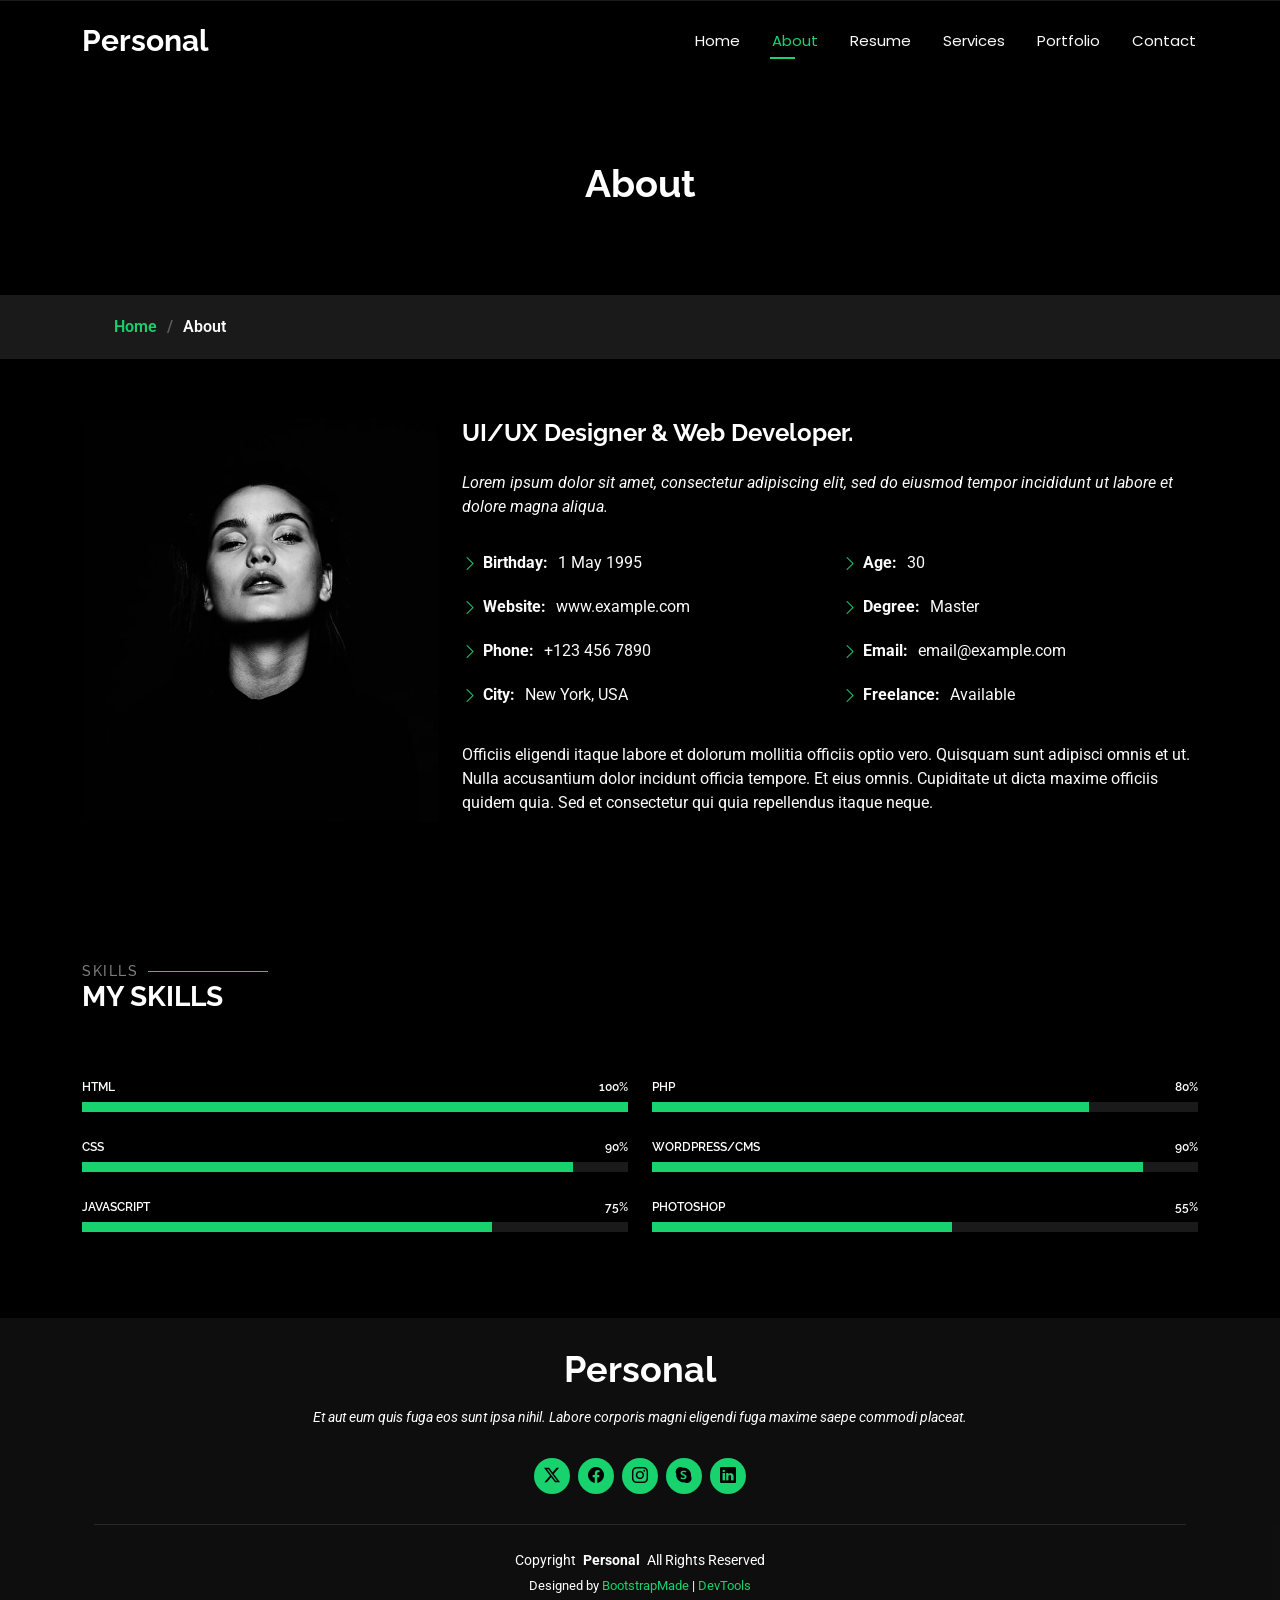
==== about.html @ 6412e1e5 "LD7" ====
<!DOCTYPE html>
<html lang="en">

<head>
  <meta charset="utf-8">
  <meta content="width=device-width, initial-scale=1.0" name="viewport">
  <title>About - Personal Bootstrap Template</title>
  <meta name="description" content="">
  <meta name="keywords" content="">

  <!-- Favicons -->
  <link href="assets/img/favicon.png" rel="icon">
  <link href="assets/img/apple-touch-icon.png" rel="apple-touch-icon">

  <!-- Fonts -->
  <link href="https://fonts.googleapis.com" rel="preconnect">
  <link href="https://fonts.gstatic.com" rel="preconnect" crossorigin>
  <link href="https://fonts.googleapis.com/css2?family=Roboto:ital,wght@0,100;0,300;0,400;0,500;0,700;0,900;1,100;1,300;1,400;1,500;1,700;1,900&family=Poppins:ital,wght@0,100;0,200;0,300;0,400;0,500;0,600;0,700;0,800;0,900;1,100;1,200;1,300;1,400;1,500;1,600;1,700;1,800;1,900&family=Raleway:ital,wght@0,100;0,200;0,300;0,400;0,500;0,600;0,700;0,800;0,900;1,100;1,200;1,300;1,400;1,500;1,600;1,700;1,800;1,900&display=swap" rel="stylesheet">

  <!-- Vendor CSS Files -->
  <link href="assets/vendor/bootstrap/css/bootstrap.min.css" rel="stylesheet">
  <link href="assets/vendor/bootstrap-icons/bootstrap-icons.css" rel="stylesheet">
  <link href="assets/vendor/aos/aos.css" rel="stylesheet">
  <link href="assets/vendor/swiper/swiper-bundle.min.css" rel="stylesheet">
  <link href="assets/vendor/glightbox/css/glightbox.min.css" rel="stylesheet">

  <!-- Main CSS File -->
  <link href="assets/css/main.css" rel="stylesheet">

  <!-- =======================================================
  * Template Name: Personal
  * Template URL: https://bootstrapmade.com/personal-free-resume-bootstrap-template/
  * Updated: Mar 05 2025 with Bootstrap v5.3.3
  * Author: BootstrapMade.com
  * License: https://bootstrapmade.com/license/
  ======================================================== -->
</head>

<body class="about-page">

  <header id="header" class="header d-flex align-items-center fixed-top">
    <div class="container-fluid container-xl position-relative d-flex align-items-center justify-content-between">

      <a href="index.html" class="logo d-flex align-items-center">
        <!-- Uncomment the line below if you also wish to use an image logo -->
        <!-- <img src="assets/img/logo.webp" alt=""> -->
        <h1 class="sitename">Personal</h1>
      </a>

      <nav id="navmenu" class="navmenu">
        <ul>
          <li><a href="index.html">Home</a></li>
          <li><a href="about.html" class="active">About</a></li>
          <li><a href="resume.html">Resume</a></li>
          <li><a href="services.html">Services</a></li>
          <li><a href="portfolio.html">Portfolio</a></li>
          <li><a href="contact.html">Contact</a></li>
        </ul>
        <i class="mobile-nav-toggle d-xl-none bi bi-list"></i>
      </nav>

    </div>
  </header>

  <main class="main">

    <!-- Page Title -->
    <div class="page-title" data-aos="fade">
      <div class="heading">
        <div class="container">
          <div class="row d-flex justify-content-center text-center">
            <div class="col-lg-8">
              <h1>About</h1>
            </div>
          </div>
        </div>
      </div>
      <nav class="breadcrumbs">
        <div class="container">
          <ol>
            <li><a href="index.html">Home</a></li>
            <li class="current">About</li>
          </ol>
        </div>
      </nav>
    </div><!-- End Page Title -->

    <!-- About Section -->
    <section id="about" class="about section">

      <div class="container" data-aos="fade-up" data-aos-delay="100">

        <div class="row gy-4 justify-content-center">
          <div class="col-lg-4">
            <img src="assets/img/profile-img.jpg" class="img-fluid" alt="">
          </div>
          <div class="col-lg-8 content">
            <h2>UI/UX Designer &amp; Web Developer.</h2>
            <p class="fst-italic py-3">
              Lorem ipsum dolor sit amet, consectetur adipiscing elit, sed do eiusmod tempor incididunt ut labore et dolore
              magna aliqua.
            </p>
            <div class="row">
              <div class="col-lg-6">
                <ul>
                  <li><i class="bi bi-chevron-right"></i> <strong>Birthday:</strong> <span>1 May 1995</span></li>
                  <li><i class="bi bi-chevron-right"></i> <strong>Website:</strong> <span>www.example.com</span></li>
                  <li><i class="bi bi-chevron-right"></i> <strong>Phone:</strong> <span>+123 456 7890</span></li>
                  <li><i class="bi bi-chevron-right"></i> <strong>City:</strong> <span>New York, USA</span></li>
                </ul>
              </div>
              <div class="col-lg-6">
                <ul>
                  <li><i class="bi bi-chevron-right"></i> <strong>Age:</strong> <span>30</span></li>
                  <li><i class="bi bi-chevron-right"></i> <strong>Degree:</strong> <span>Master</span></li>
                  <li><i class="bi bi-chevron-right"></i> <strong>Email:</strong> <span>email@example.com</span></li>
                  <li><i class="bi bi-chevron-right"></i> <strong>Freelance:</strong> <span>Available</span></li>
                </ul>
              </div>
            </div>
            <p class="py-3">
              Officiis eligendi itaque labore et dolorum mollitia officiis optio vero. Quisquam sunt adipisci omnis et ut. Nulla accusantium dolor incidunt officia tempore. Et eius omnis.
              Cupiditate ut dicta maxime officiis quidem quia. Sed et consectetur qui quia repellendus itaque neque.
            </p>
          </div>
        </div>

      </div>

    </section><!-- /About Section -->

    <!-- Skills Section -->
    <section id="skills" class="skills section">

      <!-- Section Title -->
      <div class="container section-title" data-aos="fade-up">
        <h2>Skills</h2>
        <div><span>My</span> <span class="description-title">Skills</span></div>
      </div><!-- End Section Title -->

      <div class="container" data-aos="fade-up" data-aos-delay="100">

        <div class="row skills-content skills-animation">

          <div class="col-lg-6">

            <div class="progress">
              <span class="skill"><span>HTML</span> <i class="val">100%</i></span>
              <div class="progress-bar-wrap">
                <div class="progress-bar" role="progressbar" aria-valuenow="100" aria-valuemin="0" aria-valuemax="100"></div>
              </div>
            </div><!-- End Skills Item -->

            <div class="progress">
              <span class="skill"><span>CSS</span> <i class="val">90%</i></span>
              <div class="progress-bar-wrap">
                <div class="progress-bar" role="progressbar" aria-valuenow="90" aria-valuemin="0" aria-valuemax="100"></div>
              </div>
            </div><!-- End Skills Item -->

            <div class="progress">
              <span class="skill"><span>JavaScript</span> <i class="val">75%</i></span>
              <div class="progress-bar-wrap">
                <div class="progress-bar" role="progressbar" aria-valuenow="75" aria-valuemin="0" aria-valuemax="100"></div>
              </div>
            </div><!-- End Skills Item -->

          </div>

          <div class="col-lg-6">

            <div class="progress">
              <span class="skill"><span>PHP</span> <i class="val">80%</i></span>
              <div class="progress-bar-wrap">
                <div class="progress-bar" role="progressbar" aria-valuenow="80" aria-valuemin="0" aria-valuemax="100"></div>
              </div>
            </div><!-- End Skills Item -->

            <div class="progress">
              <span class="skill"><span>WordPress/CMS</span> <i class="val">90%</i></span>
              <div class="progress-bar-wrap">
                <div class="progress-bar" role="progressbar" aria-valuenow="90" aria-valuemin="0" aria-valuemax="100"></div>
              </div>
            </div><!-- End Skills Item -->

            <div class="progress">
              <span class="skill"><span>Photoshop</span> <i class="val">55%</i></span>
              <div class="progress-bar-wrap">
                <div class="progress-bar" role="progressbar" aria-valuenow="55" aria-valuemin="0" aria-valuemax="100"></div>
              </div>
            </div><!-- End Skills Item -->

          </div>

        </div>

      </div>

    </section><!-- /Skills Section -->

  </main>

  <footer id="footer" class="footer dark-background">
    <div class="container">
      <h3 class="sitename">Personal</h3>
      <p>Et aut eum quis fuga eos sunt ipsa nihil. Labore corporis magni eligendi fuga maxime saepe commodi placeat.</p>
      <div class="social-links d-flex justify-content-center">
        <a href=""><i class="bi bi-twitter-x"></i></a>
        <a href=""><i class="bi bi-facebook"></i></a>
        <a href=""><i class="bi bi-instagram"></i></a>
        <a href=""><i class="bi bi-skype"></i></a>
        <a href=""><i class="bi bi-linkedin"></i></a>
      </div>
      <div class="container">
        <div class="copyright">
          <span>Copyright</span> <strong class="px-1 sitename">Personal</strong> <span>All Rights Reserved</span>
        </div>
        <div class="credits">
          <!-- All the links in the footer should remain intact. -->
          <!-- You can delete the links only if you've purchased the pro version. -->
          <!-- Licensing information: https://bootstrapmade.com/license/ -->
          <!-- Purchase the pro version with working PHP/AJAX contact form: [buy-url] -->
          Designed by <a href="https://bootstrapmade.com/">BootstrapMade</a> | <a href="https://bootstrapmade.com/tools/">DevTools</a>
        </div>
      </div>
    </div>
  </footer>

  <!-- Scroll Top -->
  <a href="#" id="scroll-top" class="scroll-top d-flex align-items-center justify-content-center"><i class="bi bi-arrow-up-short"></i></a>

  <!-- Preloader -->
  <div id="preloader"></div>

  <!-- Vendor JS Files -->
  <script src="assets/vendor/bootstrap/js/bootstrap.bundle.min.js"></script>
  <script src="assets/vendor/php-email-form/validate.js"></script>
  <script src="assets/vendor/aos/aos.js"></script>
  <script src="assets/vendor/typed.js/typed.umd.js"></script>
  <script src="assets/vendor/purecounter/purecounter_vanilla.js"></script>
  <script src="assets/vendor/waypoints/noframework.waypoints.js"></script>
  <script src="assets/vendor/swiper/swiper-bundle.min.js"></script>
  <script src="assets/vendor/glightbox/js/glightbox.min.js"></script>
  <script src="assets/vendor/imagesloaded/imagesloaded.pkgd.min.js"></script>
  <script src="assets/vendor/isotope-layout/isotope.pkgd.min.js"></script>

  <!-- Main JS File -->
  <script src="assets/js/main.js"></script>

</body>

</html>
---- assets/css/main.css ----
/**
* Template Name: Personal
* Template URL: https://bootstrapmade.com/personal-free-resume-bootstrap-template/
* Updated: Mar 05 2025 with Bootstrap v5.3.3
* Author: BootstrapMade.com
* License: https://bootstrapmade.com/license/
*/

/*--------------------------------------------------------------
# Font & Color Variables
# Help: https://bootstrapmade.com/color-system/
--------------------------------------------------------------*/
/* Fonts */
:root {
  --default-font: "Roboto",  system-ui, -apple-system, "Segoe UI", Roboto, "Helvetica Neue", Arial, "Noto Sans", "Liberation Sans", sans-serif, "Apple Color Emoji", "Segoe UI Emoji", "Segoe UI Symbol", "Noto Color Emoji";
  --heading-font: "Raleway",  sans-serif;
  --nav-font: "Poppins",  sans-serif;
}

/* Global Colors - The following color variables are used throughout the website. Updating them here will change the color scheme of the entire website */
:root { 
  --background-color: #000000; /* Background color for the entire website, including individual sections */
  --default-color: #fafafa; /* Default color used for the majority of the text content across the entire website */
  --heading-color: #ffffff; /* Color for headings, subheadings and title throughout the website */
  --accent-color: #18d26e; /* Accent color that represents your brand on the website. It's used for buttons, links, and other elements that need to stand out */
  --surface-color: #1a1a1a; /* The surface color is used as a background of boxed elements within sections, such as cards, icon boxes, or other elements that require a visual separation from the global background. */
  --contrast-color: #000000; /* Contrast color for text, ensuring readability against backgrounds of accent, heading, or default colors. */
}

/* Nav Menu Colors - The following color variables are used specifically for the navigation menu. They are separate from the global colors to allow for more customization options */
:root {
  --nav-color: #fafafa;  /* The default color of the main navmenu links */
  --nav-hover-color: #18d26e; /* Applied to main navmenu links when they are hovered over or active */
  --nav-mobile-background-color: #1a1a1a; /* Used as the background color for mobile navigation menu */
  --nav-dropdown-background-color: #1a1a1a; /* Used as the background color for dropdown items that appear when hovering over primary navigation items */
  --nav-dropdown-color: #fafafa; /* Used for navigation links of the dropdown items in the navigation menu. */
  --nav-dropdown-hover-color: #18d26e; /* Similar to --nav-hover-color, this color is applied to dropdown navigation links when they are hovered over. */
}

/* Color Presets - These classes override global colors when applied to any section or element, providing reuse of the sam color scheme. */

.light-background {
  --background-color: #1a1a1a;
  --surface-color: #343434;
}

.dark-background {
  --background-color: rgba(15, 15, 15, 0.975);
  --default-color: #ffffff;
  --heading-color: #ffffff;
  --surface-color: #292929f9;
  --contrast-color: #000000;
}

/* Smooth scroll */
:root {
  scroll-behavior: smooth;
}

/*--------------------------------------------------------------
# General Styling & Shared Classes
--------------------------------------------------------------*/
body {
  color: var(--default-color);
  background-color: var(--background-color);
  font-family: var(--default-font);
}

a {
  color: var(--accent-color);
  text-decoration: none;
  transition: 0.3s;
}

a:hover {
  color: color-mix(in srgb, var(--accent-color), transparent 25%);
  text-decoration: none;
}

h1,
h2,
h3,
h4,
h5,
h6 {
  color: var(--heading-color);
  font-family: var(--heading-font);
}

/* PHP Email Form Messages
------------------------------*/
.php-email-form .error-message {
  display: none;
  background: #df1529;
  color: #ffffff;
  text-align: left;
  padding: 15px;
  margin-bottom: 24px;
  font-weight: 600;
}

.php-email-form .sent-message {
  display: none;
  color: #ffffff;
  background: #059652;
  text-align: center;
  padding: 15px;
  margin-bottom: 24px;
  font-weight: 600;
}

.php-email-form .loading {
  display: none;
  background: var(--surface-color);
  text-align: center;
  padding: 15px;
  margin-bottom: 24px;
}

.php-email-form .loading:before {
  content: "";
  display: inline-block;
  border-radius: 50%;
  width: 24px;
  height: 24px;
  margin: 0 10px -6px 0;
  border: 3px solid var(--accent-color);
  border-top-color: var(--surface-color);
  animation: php-email-form-loading 1s linear infinite;
}

@keyframes php-email-form-loading {
  0% {
    transform: rotate(0deg);
  }

  100% {
    transform: rotate(360deg);
  }
}

/*--------------------------------------------------------------
# Global Header
--------------------------------------------------------------*/
.header {
  --background-color: rgba(0, 0, 0, 0);
  color: var(--default-color);
  background-color: var(--background-color);
  padding: 15px 0;
  transition: all 0.5s;
  z-index: 997;
}

.header .logo {
  line-height: 1;
}

.header .logo img {
  max-height: 32px;
  margin-right: 8px;
}

.header .logo h1 {
  font-size: 30px;
  margin: 0;
  font-weight: 700;
  color: var(--heading-color);
}

.scrolled .header {
  box-shadow: 0px 0 18px rgba(0, 0, 0, 0.1);
}

/* Global Header on Scroll
------------------------------*/
.scrolled .header {
  --background-color: rgba(0, 0, 0, 0.8);
}

/*--------------------------------------------------------------
# Navigation Menu
--------------------------------------------------------------*/
/* Desktop Navigation */
@media (min-width: 1200px) {
  .navmenu {
    padding: 0;
  }

  .navmenu ul {
    margin: 0;
    padding: 0;
    display: flex;
    list-style: none;
    align-items: center;
  }

  .navmenu li {
    position: relative;
  }

  .navmenu>ul>li {
    white-space: nowrap;
    padding: 15px 14px;
  }

  .navmenu>ul>li:last-child {
    padding-right: 0;
  }

  .navmenu a,
  .navmenu a:focus {
    color: var(--nav-color);
    font-size: 15px;
    padding: 0 2px;
    font-family: var(--nav-font);
    font-weight: 400;
    display: flex;
    align-items: center;
    justify-content: space-between;
    white-space: nowrap;
    transition: 0.3s;
    position: relative;
  }

  .navmenu a i,
  .navmenu a:focus i {
    font-size: 12px;
    line-height: 0;
    margin-left: 5px;
    transition: 0.3s;
  }

  .navmenu>ul>li>a:before {
    content: "";
    position: absolute;
    height: 2px;
    bottom: -6px;
    left: 0;
    background-color: var(--nav-hover-color);
    visibility: hidden;
    width: 0px;
    transition: all 0.3s ease-in-out 0s;
  }

  .navmenu a:hover:before,
  .navmenu li:hover>a:before,
  .navmenu .active:before {
    visibility: visible;
    width: 25px;
  }

  .navmenu li:hover>a,
  .navmenu .active,
  .navmenu .active:focus {
    color: var(--nav-hover-color);
  }

  .navmenu .dropdown ul {
    margin: 0;
    padding: 10px 0;
    background: var(--nav-dropdown-background-color);
    display: block;
    position: absolute;
    visibility: hidden;
    left: 14px;
    top: 130%;
    opacity: 0;
    transition: 0.3s;
    border-radius: 4px;
    z-index: 99;
    box-shadow: 0px 0px 30px rgba(0, 0, 0, 0.1);
  }

  .navmenu .dropdown ul li {
    min-width: 200px;
  }

  .navmenu .dropdown ul a {
    padding: 10px 20px;
    font-size: 15px;
    text-transform: none;
    color: var(--nav-dropdown-color);
  }

  .navmenu .dropdown ul a i {
    font-size: 12px;
  }

  .navmenu .dropdown ul a:hover,
  .navmenu .dropdown ul .active:hover,
  .navmenu .dropdown ul li:hover>a {
    color: var(--nav-dropdown-hover-color);
  }

  .navmenu .dropdown:hover>ul {
    opacity: 1;
    top: 100%;
    visibility: visible;
  }

  .navmenu .dropdown .dropdown ul {
    top: 0;
    left: -90%;
    visibility: hidden;
  }

  .navmenu .dropdown .dropdown:hover>ul {
    opacity: 1;
    top: 0;
    left: -100%;
    visibility: visible;
  }
}

/* Mobile Navigation */
@media (max-width: 1199px) {
  .mobile-nav-toggle {
    color: var(--nav-color);
    font-size: 28px;
    line-height: 0;
    margin-right: 10px;
    cursor: pointer;
    transition: color 0.3s;
  }

  .navmenu {
    padding: 0;
    z-index: 9997;
  }

  .navmenu ul {
    display: none;
    list-style: none;
    position: absolute;
    inset: 60px 20px 20px 20px;
    padding: 10px 0;
    margin: 0;
    border-radius: 6px;
    background-color: var(--nav-mobile-background-color);
    border: 1px solid color-mix(in srgb, var(--default-color), transparent 90%);
    box-shadow: none;
    overflow-y: auto;
    transition: 0.3s;
    z-index: 9998;
  }

  .navmenu a,
  .navmenu a:focus {
    color: var(--nav-dropdown-color);
    padding: 10px 20px;
    font-family: var(--nav-font);
    font-size: 17px;
    font-weight: 500;
    display: flex;
    align-items: center;
    justify-content: space-between;
    white-space: nowrap;
    transition: 0.3s;
  }

  .navmenu a i,
  .navmenu a:focus i {
    font-size: 12px;
    line-height: 0;
    margin-left: 5px;
    width: 30px;
    height: 30px;
    display: flex;
    align-items: center;
    justify-content: center;
    border-radius: 50%;
    transition: 0.3s;
    background-color: color-mix(in srgb, var(--accent-color), transparent 90%);
  }

  .navmenu a i:hover,
  .navmenu a:focus i:hover {
    background-color: var(--accent-color);
    color: var(--contrast-color);
  }

  .navmenu a:hover,
  .navmenu .active,
  .navmenu .active:focus {
    color: var(--nav-dropdown-hover-color);
  }

  .navmenu .active i,
  .navmenu .active:focus i {
    background-color: var(--accent-color);
    color: var(--contrast-color);
    transform: rotate(180deg);
  }

  .navmenu .dropdown ul {
    position: static;
    display: none;
    z-index: 99;
    padding: 10px 0;
    margin: 10px 20px;
    background-color: var(--nav-dropdown-background-color);
    transition: all 0.5s ease-in-out;
  }

  .navmenu .dropdown ul ul {
    background-color: rgba(33, 37, 41, 0.1);
  }

  .navmenu .dropdown>.dropdown-active {
    display: block;
    background-color: rgba(33, 37, 41, 0.03);
  }

  .mobile-nav-active {
    overflow: hidden;
  }

  .mobile-nav-active .mobile-nav-toggle {
    color: #fff;
    position: absolute;
    font-size: 32px;
    top: 15px;
    right: 15px;
    margin-right: 0;
    z-index: 9999;
  }

  .mobile-nav-active .navmenu {
    position: fixed;
    overflow: hidden;
    inset: 0;
    background: rgba(33, 37, 41, 0.8);
    transition: 0.3s;
  }

  .mobile-nav-active .navmenu>ul {
    display: block;
  }
}

/*--------------------------------------------------------------
# Global Footer
--------------------------------------------------------------*/
.footer {
  color: var(--default-color);
  background-color: var(--background-color);
  font-size: 14px;
  text-align: center;
  padding: 30px 0;
  position: relative;
}

.footer h3 {
  font-size: 36px;
  font-weight: 700;
  position: relative;
  padding: 0;
  margin: 0 0 15px 0;
}

.footer p {
  font-size: 15;
  font-style: italic;
  padding: 0;
  margin: 0 0 30px 0;
}

.footer .social-links {
  margin: 0 0 30px 0;
}

.footer .social-links a {
  font-size: 16px;
  display: flex;
  align-items: center;
  justify-content: center;
  background: var(--accent-color);
  color: var(--contrast-color);
  line-height: 1;
  margin: 0 4px;
  border-radius: 50%;
  text-align: center;
  width: 36px;
  height: 36px;
  transition: 0.3s;
}

.footer .social-links a:hover {
  background: color-mix(in srgb, var(--accent-color), transparent 20%);
  text-decoration: none;
}

.footer .copyright {
  padding-top: 25px;
  border-top: 1px solid color-mix(in srgb, var(--default-color), transparent 90%);
}

.footer .credits {
  font-size: 13px;
  padding-top: 5px;
}

/*--------------------------------------------------------------
# Preloader
--------------------------------------------------------------*/
#preloader {
  position: fixed;
  inset: 0;
  z-index: 999999;
  overflow: hidden;
  background: var(--background-color);
  transition: all 0.6s ease-out;
}

#preloader:before {
  content: "";
  position: fixed;
  top: calc(50% - 30px);
  left: calc(50% - 30px);
  border: 6px solid #ffffff;
  border-color: var(--accent-color) transparent var(--accent-color) transparent;
  border-radius: 50%;
  width: 60px;
  height: 60px;
  animation: animate-preloader 1.5s linear infinite;
}

@keyframes animate-preloader {
  0% {
    transform: rotate(0deg);
  }

  100% {
    transform: rotate(360deg);
  }
}

/*--------------------------------------------------------------
# Scroll Top Button
--------------------------------------------------------------*/
.scroll-top {
  position: fixed;
  visibility: hidden;
  opacity: 0;
  right: 15px;
  bottom: -15px;
  z-index: 99999;
  background-color: var(--accent-color);
  width: 44px;
  height: 44px;
  border-radius: 50px;
  transition: all 0.4s;
}

.scroll-top i {
  font-size: 24px;
  color: var(--contrast-color);
  line-height: 0;
}

.scroll-top:hover {
  background-color: color-mix(in srgb, var(--accent-color), transparent 20%);
  color: var(--contrast-color);
}

.scroll-top.active {
  visibility: visible;
  opacity: 1;
  bottom: 15px;
}

/*--------------------------------------------------------------
# Disable aos animation delay on mobile devices
--------------------------------------------------------------*/
@media screen and (max-width: 768px) {
  [data-aos-delay] {
    transition-delay: 0 !important;
  }
}

/*--------------------------------------------------------------
# Global Page Titles & Breadcrumbs
--------------------------------------------------------------*/
.page-title {
  color: var(--default-color);
  background-color: var(--background-color);
  position: relative;
}

.page-title .heading {
  padding: 160px 0 80px 0;
  border-top: 1px solid color-mix(in srgb, var(--default-color), transparent 90%);
}

.page-title .heading h1 {
  font-size: 38px;
  font-weight: 700;
}

.page-title nav {
  background-color: color-mix(in srgb, var(--default-color), transparent 90%);
  padding: 20px 0;
}

.page-title nav ol {
  display: flex;
  flex-wrap: wrap;
  list-style: none;
  margin: 0;
  font-size: 16px;
  font-weight: 600;
}

.page-title nav ol li+li {
  padding-left: 10px;
}

.page-title nav ol li+li::before {
  content: "/";
  display: inline-block;
  padding-right: 10px;
  color: color-mix(in srgb, var(--default-color), transparent 70%);
}

/*--------------------------------------------------------------
# Global Sections
--------------------------------------------------------------*/
section,
.section {
  color: var(--default-color);
  background-color: var(--background-color);
  padding: 60px 0;
  scroll-margin-top: 100px;
  overflow: clip;
}

@media (max-width: 1199px) {

  section,
  .section {
    scroll-margin-top: 66px;
  }
}

/*--------------------------------------------------------------
# Global Section Titles
--------------------------------------------------------------*/
.section-title {
  padding-bottom: 60px;
  position: relative;
}

.section-title h2 {
  font-size: 14px;
  font-weight: 500;
  padding: 0;
  line-height: 1px;
  margin: 0;
  letter-spacing: 1.5px;
  text-transform: uppercase;
  color: color-mix(in srgb, var(--default-color), transparent 50%);
  position: relative;
}

.section-title h2::after {
  content: "";
  width: 120px;
  height: 1px;
  display: inline-block;
  background: var(--accent-color);
  margin: 4px 10px;
}

.section-title div {
  color: var(--heading-color);
  margin: 0;
  margin: 0;
  font-size: 28px;
  font-weight: 700;
  text-transform: uppercase;
  font-family: var(--heading-font);
}

/*--------------------------------------------------------------
# Hero Section
--------------------------------------------------------------*/
.hero {
  width: 100%;
  min-height: 100vh;
  position: relative;
  padding: 80px 0;
  display: flex;
  align-items: center;
  justify-content: center;
}

.hero img {
  position: absolute;
  inset: 0;
  display: block;
  width: 100%;
  height: 100%;
  object-fit: cover;
  z-index: 1;
}

.hero .container {
  position: relative;
  z-index: 3;
}

.hero h2 {
  margin: 0;
  font-size: 64px;
  font-weight: 700;
}

.hero p {
  margin: 5px 0 0 0;
  font-size: 26px;
}

.hero p span {
  letter-spacing: 1px;
  border-bottom: 2px solid var(--accent-color);
}

.hero .social-links {
  margin-top: 25px;
}

.hero .social-links a {
  background-color: color-mix(in srgb, var(--default-color), transparent 90%);
  color: var(--default-color);
  font-size: 14px;
  width: 40px;
  height: 40px;
  border-radius: 50px;
  display: inline-flex;
  align-items: center;
  justify-content: center;
  margin-right: 20px;
  transition: 0.3s;
}

.hero .social-links a:hover {
  background-color: var(--accent-color);
}

@media (max-width: 768px) {
  .hero h2 {
    font-size: 32px;
  }

  .hero p {
    font-size: 20px;
  }
}

/*--------------------------------------------------------------
# About Section
--------------------------------------------------------------*/
.about .content h2 {
  font-weight: 700;
  font-size: 24px;
}

.about .content ul {
  list-style: none;
  padding: 0;
}

.about .content ul li {
  margin-bottom: 20px;
  display: flex;
  align-items: center;
}

.about .content ul strong {
  margin-right: 10px;
}

.about .content ul i {
  font-size: 16px;
  margin-right: 5px;
  color: var(--accent-color);
  line-height: 0;
}

/*--------------------------------------------------------------
# Stats Section
--------------------------------------------------------------*/
.stats i {
  background-color: var(--surface-color);
  color: var(--accent-color);
  box-shadow: 0px 2px 25px rgba(0, 0, 0, 0.1);
  width: 54px;
  height: 54px;
  font-size: 24px;
  border-radius: 50px;
  border: 2px solid var(--background-color);
  display: inline-flex;
  align-items: center;
  justify-content: center;
  position: relative;
  z-index: 1;
}

.stats .stats-item {
  background-color: var(--surface-color);
  margin-top: -27px;
  padding: 30px 30px 25px 30px;
  width: 100%;
  position: relative;
  text-align: center;
  box-shadow: 0px 2px 35px rgba(0, 0, 0, 0.1);
  border-radius: 4px;
  z-index: 0;
}

.stats .stats-item span {
  font-size: 36px;
  display: block;
  font-weight: 700;
  color: color-mix(in srgb, var(--default-color), transparent 20%);
}

.stats .stats-item p {
  padding: 0;
  margin: 0;
  font-family: var(--heading-font);
  font-size: 16px;
}

/*--------------------------------------------------------------
# Skills Section
--------------------------------------------------------------*/
.skills .progress {
  height: 60px;
  display: block;
  background: none;
  border-radius: 0;
}

.skills .progress .skill {
  color: var(--heading-color);
  padding: 0;
  margin: 0 0 6px 0;
  text-transform: uppercase;
  display: block;
  font-weight: 600;
  font-family: var(--heading-font);
}

.skills .progress .skill .val {
  float: right;
  font-style: normal;
}

.skills .progress-bar-wrap {
  background: color-mix(in srgb, var(--default-color), transparent 90%);
  height: 10px;
}

.skills .progress-bar {
  width: 1px;
  height: 10px;
  transition: 0.9s;
  background-color: var(--accent-color);
}

/*--------------------------------------------------------------
# Interests Section
--------------------------------------------------------------*/
.interests .features-item {
  background-color: var(--surface-color);
  display: flex;
  align-items: center;
  padding: 20px;
  transition: 0.3s;
  border: 1px solid color-mix(in srgb, var(--default-color), transparent 90%);
  position: relative;
}

.interests .features-item i {
  font-size: 32px;
  padding-right: 10px;
  line-height: 0;
}

.interests .features-item h3 {
  font-weight: 700;
  margin: 0;
  padding: 0;
  line-height: 1;
  font-size: 16px;
}

.interests .features-item h3 a {
  color: var(--heading-color);
  transition: 0.3s;
}

.interests .features-item:hover {
  border-color: var(--accent-color);
}

.interests .features-item:hover h3 a {
  color: var(--accent-color);
}

/*--------------------------------------------------------------
# Testimonials Section
--------------------------------------------------------------*/
.testimonials .testimonials-carousel,
.testimonials .testimonials-slider {
  overflow: hidden;
}

.testimonials .testimonial-item {
  box-sizing: content-box;
  min-height: 320px;
}

.testimonials .testimonial-item .testimonial-img {
  width: 90px;
  border-radius: 50%;
  margin: -40px 0 0 40px;
  position: relative;
  z-index: 2;
  border: 6px solid var(--background-color);
}

.testimonials .testimonial-item h3 {
  font-size: 18px;
  font-weight: bold;
  margin: 10px 0 5px 45px;
}

.testimonials .testimonial-item h4 {
  font-size: 14px;
  color: color-mix(in srgb, var(--default-color), transparent 20%);
  margin: 0 0 0 45px;
}

.testimonials .testimonial-item .quote-icon-left,
.testimonials .testimonial-item .quote-icon-right {
  color: color-mix(in srgb, var(--accent-color), transparent 50%);
  font-size: 26px;
  line-height: 0;
}

.testimonials .testimonial-item .quote-icon-left {
  display: inline-block;
  left: -5px;
  position: relative;
}

.testimonials .testimonial-item .quote-icon-right {
  display: inline-block;
  right: -5px;
  position: relative;
  top: 10px;
  transform: scale(-1, -1);
}

.testimonials .testimonial-item p {
  font-style: italic;
  margin: 0 15px 0 15px;
  padding: 20px 20px 60px 20px;
  background: var(--surface-color);
  border-radius: 6px;
  position: relative;
  z-index: 1;
}

.testimonials .swiper-wrapper {
  height: auto;
}

.testimonials .swiper-pagination {
  margin-top: 20px;
  position: relative;
}

.testimonials .swiper-pagination .swiper-pagination-bullet {
  width: 12px;
  height: 12px;
  background-color: var(--background-color);
  opacity: 1;
  border: 1px solid var(--accent-color);
}

.testimonials .swiper-pagination .swiper-pagination-bullet-active {
  background-color: var(--accent-color);
}

/*--------------------------------------------------------------
# Resume Section
--------------------------------------------------------------*/
.resume .resume-title {
  color: var(--heading-color);
  font-size: 26px;
  font-weight: 700;
  margin-top: 20px;
  margin-bottom: 20px;
}

.resume .resume-item {
  padding: 0 0 20px 20px;
  margin-top: -2px;
  border-left: 2px solid var(--accent-color);
  position: relative;
}

.resume .resume-item h4 {
  line-height: 18px;
  font-size: 18px;
  font-weight: 600;
  text-transform: uppercase;
  color: color-mix(in srgb, var(--default-color), transparent 20%);
  margin-bottom: 10px;
}

.resume .resume-item h5 {
  font-size: 16px;
  padding: 5px 15px;
  display: inline-block;
  font-weight: 600;
  margin-bottom: 10px;
}

.resume .resume-item ul {
  padding-left: 20px;
}

.resume .resume-item ul li {
  padding-bottom: 10px;
}

.resume .resume-item:last-child {
  padding-bottom: 0;
}

.resume .resume-item::before {
  content: "";
  position: absolute;
  width: 16px;
  height: 16px;
  border-radius: 50px;
  left: -9px;
  top: 0;
  background: var(--background-color);
  border: 2px solid var(--accent-color);
}

/*--------------------------------------------------------------
# Services Section
--------------------------------------------------------------*/
.services .service-item {
  background-color: var(--surface-color);
  text-align: center;
  padding: 80px 20px;
  transition: all ease-in-out 0.3s;
  height: 100%;
}

.services .service-item .icon {
  margin: 0 auto;
  width: 64px;
  height: 64px;
  background: var(--accent-color);
  border-radius: 4px;
  display: flex;
  align-items: center;
  justify-content: center;
  margin-bottom: 20px;
  transition: 0.3s;
  transform-style: preserve-3d;
}

.services .service-item .icon i {
  color: var(--contrast-color);
  font-size: 28px;
  transition: ease-in-out 0.3s;
}

.services .service-item .icon::before {
  position: absolute;
  content: "";
  left: -8px;
  top: -8px;
  height: 100%;
  width: 100%;
  background: color-mix(in srgb, var(--accent-color), transparent 80%);
  border-radius: 5px;
  transition: all 0.3s ease-out 0s;
  transform: translateZ(-1px);
}

.services .service-item h3 {
  font-weight: 700;
  margin: 10px 0 15px 0;
  font-size: 22px;
}

.services .service-item p {
  line-height: 24px;
  font-size: 14px;
  margin-bottom: 0;
}

.services .service-item:hover {
  background: var(--accent-color);
  border-color: var(--accent-color);
}

.services .service-item:hover .icon {
  background: var(--surface-color);
}

.services .service-item:hover .icon i {
  color: var(--accent-color);
}

.services .service-item:hover .icon::before {
  background: color-mix(in srgb, var(--background-color), transparent 70%);
}

.services .service-item:hover h3,
.services .service-item:hover p {
  color: var(--contrast-color);
}

/*--------------------------------------------------------------
# Service Details Section
--------------------------------------------------------------*/
.service-details .services-list {
  background-color: var(--surface-color);
  padding: 10px 30px;
  border: 1px solid color-mix(in srgb, var(--default-color), transparent 90%);
  margin-bottom: 20px;
}

.service-details .services-list a {
  display: block;
  line-height: 1;
  padding: 8px 0 8px 15px;
  border-left: 3px solid color-mix(in srgb, var(--default-color), transparent 70%);
  margin: 20px 0;
  color: color-mix(in srgb, var(--default-color), transparent 20%);
  transition: 0.3s;
}

.service-details .services-list a.active {
  color: var(--heading-color);
  font-weight: 700;
  border-color: var(--accent-color);
}

.service-details .services-list a:hover {
  border-color: var(--accent-color);
}

.service-details .services-img {
  margin-bottom: 20px;
}

.service-details h3 {
  font-size: 26px;
  font-weight: 700;
}

.service-details h4 {
  font-size: 20px;
  font-weight: 700;
}

.service-details p {
  font-size: 15px;
}

.service-details ul {
  list-style: none;
  padding: 0;
  font-size: 15px;
}

.service-details ul li {
  padding: 5px 0;
  display: flex;
  align-items: center;
}

.service-details ul i {
  font-size: 20px;
  margin-right: 8px;
  color: var(--accent-color);
}

/*--------------------------------------------------------------
# Portfolio Section
--------------------------------------------------------------*/
.portfolio .portfolio-filters {
  padding: 0;
  margin: 0 auto 20px auto;
  list-style: none;
  text-align: center;
}

.portfolio .portfolio-filters li {
  cursor: pointer;
  display: inline-block;
  padding: 0;
  font-size: 18px;
  font-weight: 500;
  margin: 0 10px;
  line-height: 1;
  margin-bottom: 5px;
  transition: all 0.3s ease-in-out;
}

.portfolio .portfolio-filters li:hover,
.portfolio .portfolio-filters li.filter-active {
  color: var(--accent-color);
}

.portfolio .portfolio-filters li:first-child {
  margin-left: 0;
}

.portfolio .portfolio-filters li:last-child {
  margin-right: 0;
}

@media (max-width: 575px) {
  .portfolio .portfolio-filters li {
    font-size: 14px;
    margin: 0 5px;
  }
}

.portfolio .portfolio-content {
  position: relative;
  overflow: hidden;
}

.portfolio .portfolio-content img {
  transition: 0.3s;
}

.portfolio .portfolio-content .portfolio-info {
  opacity: 0;
  position: absolute;
  inset: 0;
  z-index: 3;
  transition: all ease-in-out 0.3s;
  background: rgba(0, 0, 0, 0.6);
  padding: 15px;
}

.portfolio .portfolio-content .portfolio-info h4 {
  font-size: 14px;
  padding: 5px 10px;
  font-weight: 400;
  color: #ffffff;
  display: inline-block;
  background-color: var(--accent-color);
}

.portfolio .portfolio-content .portfolio-info p {
  position: absolute;
  bottom: 10px;
  text-align: center;
  display: inline-block;
  left: 0;
  right: 0;
  font-size: 16px;
  font-weight: 600;
  color: rgba(255, 255, 255, 0.8);
}

.portfolio .portfolio-content .portfolio-info .preview-link,
.portfolio .portfolio-content .portfolio-info .details-link {
  position: absolute;
  left: calc(50% - 40px);
  font-size: 26px;
  top: calc(50% - 14px);
  color: #fff;
  transition: 0.3s;
  line-height: 1.2;
}

.portfolio .portfolio-content .portfolio-info .preview-link:hover,
.portfolio .portfolio-content .portfolio-info .details-link:hover {
  color: var(--accent-color);
}

.portfolio .portfolio-content .portfolio-info .details-link {
  left: 50%;
  font-size: 34px;
  line-height: 0;
}

.portfolio .portfolio-content:hover .portfolio-info {
  opacity: 1;
}

.portfolio .portfolio-content:hover img {
  transform: scale(1.1);
}

/*--------------------------------------------------------------
# Portfolio Details Section
--------------------------------------------------------------*/
.portfolio-details .portfolio-details-slider img {
  width: 100%;
}

.portfolio-details .portfolio-details-slider .swiper-pagination {
  margin-top: 20px;
  position: relative;
}

.portfolio-details .portfolio-details-slider .swiper-pagination .swiper-pagination-bullet {
  width: 12px;
  height: 12px;
  background-color: color-mix(in srgb, var(--default-color), transparent 85%);
  opacity: 1;
}

.portfolio-details .portfolio-details-slider .swiper-pagination .swiper-pagination-bullet-active {
  background-color: var(--accent-color);
}

.portfolio-details .portfolio-info {
  background-color: var(--surface-color);
  padding: 30px;
  box-shadow: 0px 0 30px rgba(0, 0, 0, 0.1);
}

.portfolio-details .portfolio-info h3 {
  font-size: 22px;
  font-weight: 700;
  margin-bottom: 20px;
  padding-bottom: 20px;
  border-bottom: 1px solid color-mix(in srgb, var(--default-color), transparent 85%);
}

.portfolio-details .portfolio-info ul {
  list-style: none;
  padding: 0;
  font-size: 15px;
}

.portfolio-details .portfolio-info ul li+li {
  margin-top: 10px;
}

.portfolio-details .portfolio-description {
  padding-top: 30px;
}

.portfolio-details .portfolio-description h2 {
  font-size: 26px;
  font-weight: 700;
  margin-bottom: 20px;
}

.portfolio-details .portfolio-description p {
  padding: 0;
  color: color-mix(in srgb, var(--default-color), transparent 30%);
}

/*--------------------------------------------------------------
# Starter Section Section
--------------------------------------------------------------*/
.starter-section {
  /* Add your styles here */
}

/*--------------------------------------------------------------
# Contact Section
--------------------------------------------------------------*/
.contact .info-item {
  box-shadow: 0px 0px 20px rgba(0, 0, 0, 0.1);
  padding: 20px 30px;
}

.contact .info-item .icon {
  color: var(--contrast-color);
  background-color: var(--accent-color);
  width: 56px;
  height: 56px;
  font-size: 24px;
  display: flex;
  justify-content: center;
  align-items: center;
  transition: all 0.3s ease-in-out;
  border-radius: 50%;
  margin-right: 15px;
}

.contact .info-item h3 {
  font-size: 18px;
  font-weight: 700;
  margin: 0 0 2px 0;
}

.contact .info-item p {
  padding: 0;
  margin-bottom: 0;
  font-size: 14px;
}

.contact .info-item .social-links a {
  font-size: 24px;
  display: inline-block;
  line-height: 1;
  margin: 4px 6px 0 0;
  transition: 0.3s;
  color: color-mix(in srgb, var(--default-color), transparent 50%);
}

.contact .info-item .social-links a:hover {
  color: var(--accent-color);
}

.contact .php-email-form {
  box-shadow: 0px 0px 20px rgba(0, 0, 0, 0.1);
  padding: 30px;
  margin-top: 30px;
}

@media (max-width: 575px) {
  .contact .php-email-form {
    padding: 20px;
  }
}

.contact .php-email-form input[type=text],
.contact .php-email-form input[type=email],
.contact .php-email-form textarea {
  color: var(--default-color);
  background-color: color-mix(in srgb, var(--background-color), transparent 50%);
  border-color: color-mix(in srgb, var(--default-color), transparent 80%);
  font-size: 14px;
  padding: 10px 15px;
  box-shadow: none;
  border-radius: 0;
}

.contact .php-email-form input[type=text]:focus,
.contact .php-email-form input[type=email]:focus,
.contact .php-email-form textarea:focus {
  border-color: var(--accent-color);
}

.contact .php-email-form input[type=text]::placeholder,
.contact .php-email-form input[type=email]::placeholder,
.contact .php-email-form textarea::placeholder {
  color: color-mix(in srgb, var(--default-color), transparent 70%);
}

.contact .php-email-form button[type=submit] {
  color: var(--contrast-color);
  background: var(--accent-color);
  border: 0;
  padding: 10px 30px;
  transition: 0.4s;
  border-radius: 50px;
}

.contact .php-email-form button[type=submit]:hover {
  background: color-mix(in srgb, var(--accent-color), transparent 20%);
}
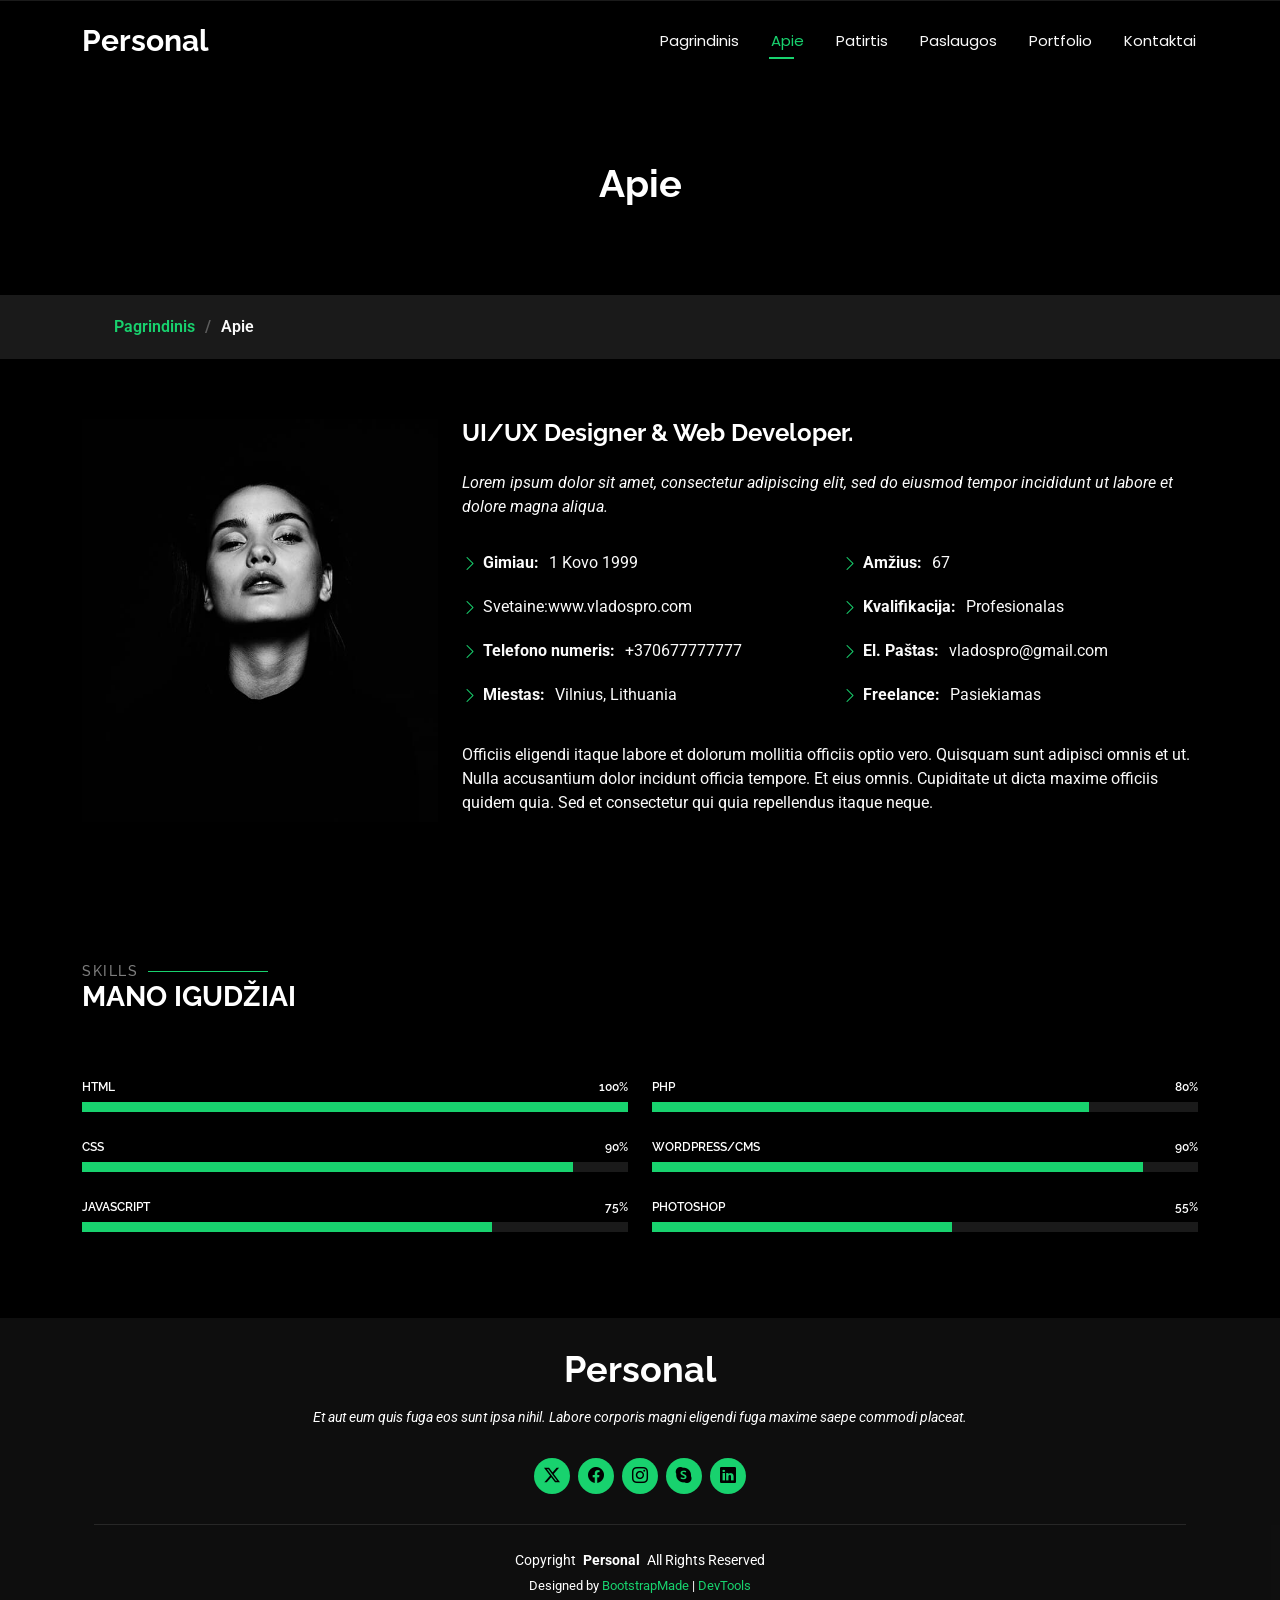
==== commit 4f26c288: "LD ų" ====
--- a/about.html
+++ b/about.html
@@ -49,12 +49,12 @@
 
       <nav id="navmenu" class="navmenu">
         <ul>
-          <li><a href="index.html">Home</a></li>
-          <li><a href="about.html" class="active">About</a></li>
-          <li><a href="resume.html">Resume</a></li>
-          <li><a href="services.html">Services</a></li>
+          <li><a href="index.html">Pagrindinis</a></li>
+          <li><a href="about.html" class="active">Apie</a></li>
+          <li><a href="resume.html">Patirtis</a></li>
+          <li><a href="services.html">Paslaugos</a></li>
           <li><a href="portfolio.html">Portfolio</a></li>
-          <li><a href="contact.html">Contact</a></li>
+          <li><a href="contact.html">Kontaktai</a></li>
         </ul>
         <i class="mobile-nav-toggle d-xl-none bi bi-list"></i>
       </nav>
@@ -70,7 +70,7 @@
         <div class="container">
           <div class="row d-flex justify-content-center text-center">
             <div class="col-lg-8">
-              <h1>About</h1>
+              <h1>Apie</h1>
             </div>
           </div>
         </div>
@@ -78,8 +78,8 @@
       <nav class="breadcrumbs">
         <div class="container">
           <ol>
-            <li><a href="index.html">Home</a></li>
-            <li class="current">About</li>
+            <li><a href="index.html">Pagrindinis</a></li>
+            <li class="current">Apie</li>
           </ol>
         </div>
       </nav>
@@ -103,18 +103,18 @@
             <div class="row">
               <div class="col-lg-6">
                 <ul>
-                  <li><i class="bi bi-chevron-right"></i> <strong>Birthday:</strong> <span>1 May 1995</span></li>
-                  <li><i class="bi bi-chevron-right"></i> <strong>Website:</strong> <span>www.example.com</span></li>
-                  <li><i class="bi bi-chevron-right"></i> <strong>Phone:</strong> <span>+123 456 7890</span></li>
-                  <li><i class="bi bi-chevron-right"></i> <strong>City:</strong> <span>New York, USA</span></li>
+                  <li><i class="bi bi-chevron-right"></i> <strong>Gimiau:</strong> <span>1 Kovo 1999</span></li>
+                  <li><i class="bi bi-chevron-right"></i> <strongS>Svetaine:</strongS> </strong> <span>www.vladospro.com</span></li>
+                  <li><i class="bi bi-chevron-right"></i> <strong>Telefono numeris:</strong> <span>+370677777777</span></li>
+                  <li><i class="bi bi-chevron-right"></i> <strong>Miestas:</strong> <span>Vilnius, Lithuania</span></li>
                 </ul>
               </div>
               <div class="col-lg-6">
                 <ul>
-                  <li><i class="bi bi-chevron-right"></i> <strong>Age:</strong> <span>30</span></li>
-                  <li><i class="bi bi-chevron-right"></i> <strong>Degree:</strong> <span>Master</span></li>
-                  <li><i class="bi bi-chevron-right"></i> <strong>Email:</strong> <span>email@example.com</span></li>
-                  <li><i class="bi bi-chevron-right"></i> <strong>Freelance:</strong> <span>Available</span></li>
+                  <li><i class="bi bi-chevron-right"></i> <strong>Amžius:</strong> <span>67</span></li>
+                  <li><i class="bi bi-chevron-right"></i> <strong>Kvalifikacija:</strong> <span>Profesionalas</span></li>
+                  <li><i class="bi bi-chevron-right"></i> <strong>El. Paštas:</strong> <span>vladospro@gmail.com</span></li>
+                  <li><i class="bi bi-chevron-right"></i> <strong>Freelance:</strong> <span>Pasiekiamas</span></li>
                 </ul>
               </div>
             </div>
@@ -135,7 +135,7 @@
       <!-- Section Title -->
       <div class="container section-title" data-aos="fade-up">
         <h2>Skills</h2>
-        <div><span>My</span> <span class="description-title">Skills</span></div>
+        <div><span>Mano</span> <span class="description-title">Igudžiai</span></div>
       </div><!-- End Section Title -->
 
       <div class="container" data-aos="fade-up" data-aos-delay="100">
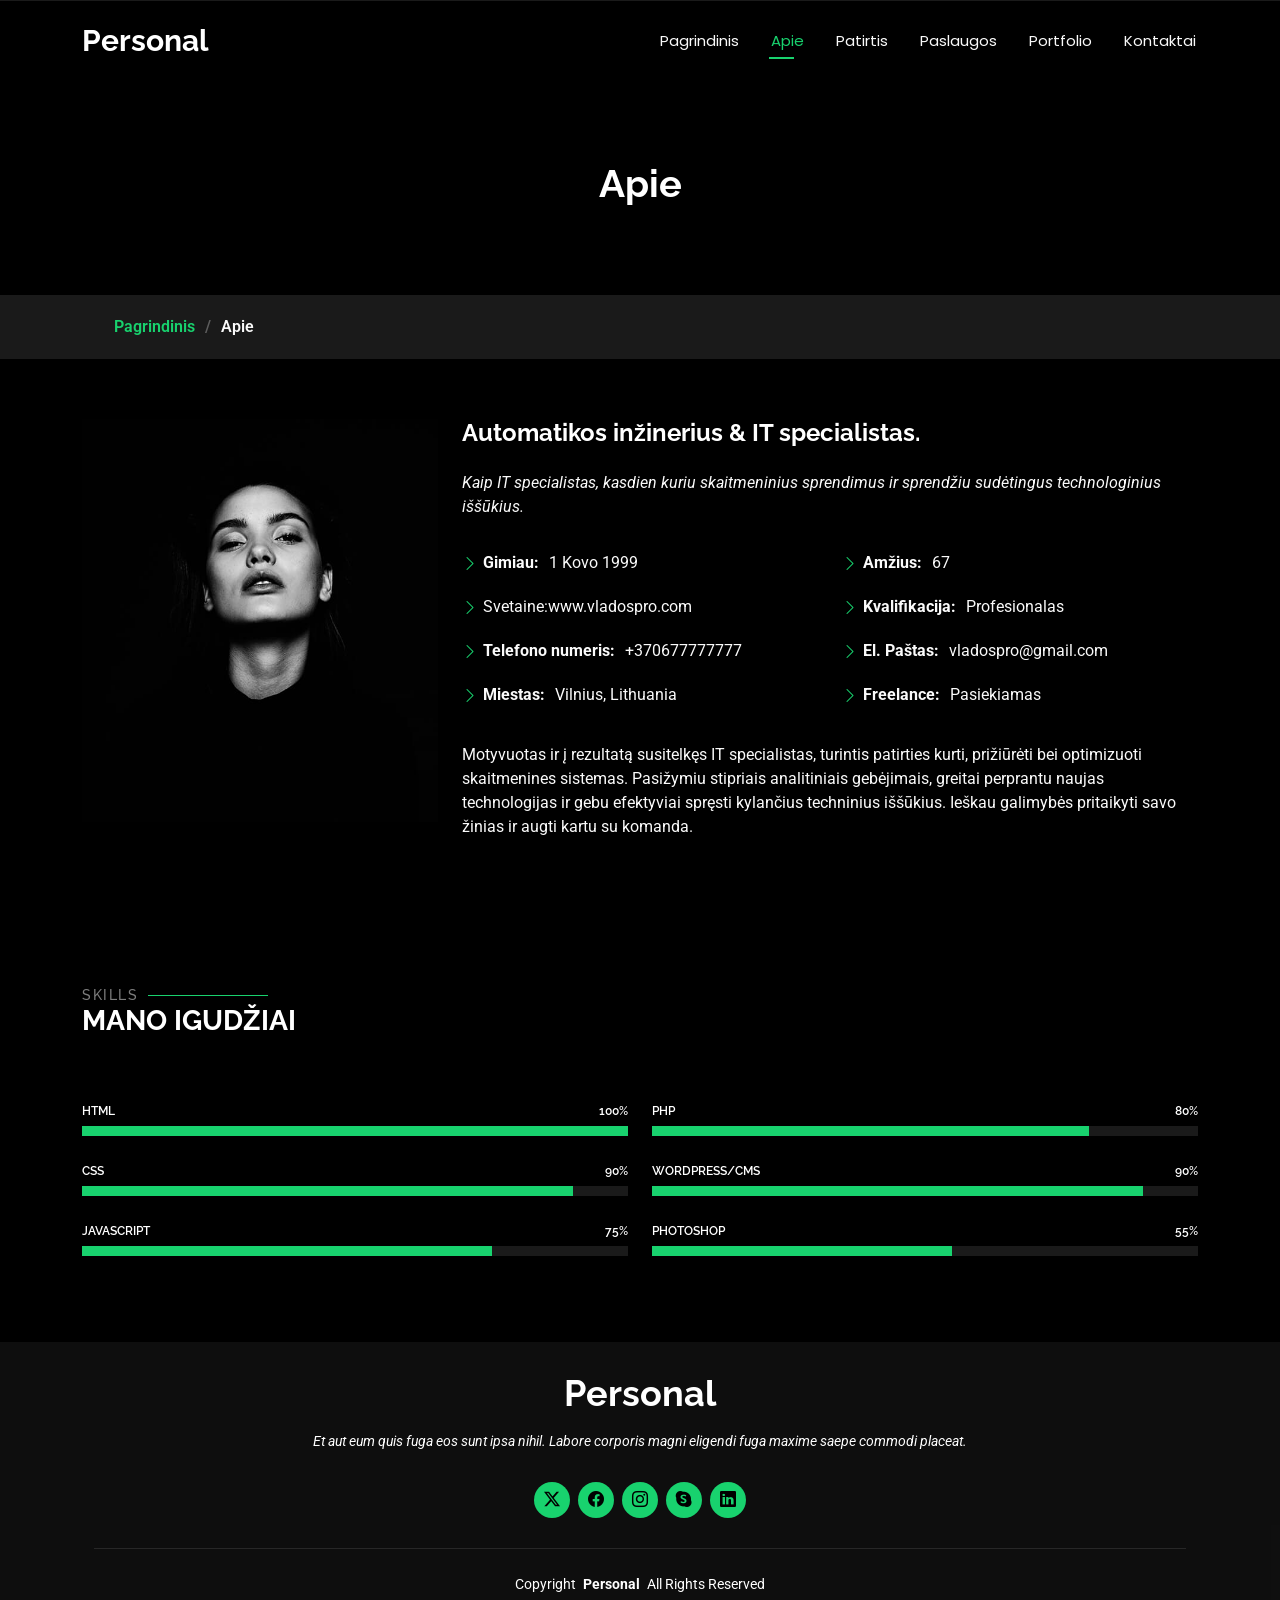
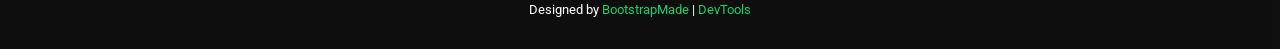
==== commit 8829ee86: "LD7" ====
--- a/about.html
+++ b/about.html
@@ -95,10 +95,9 @@
             <img src="assets/img/profile-img.jpg" class="img-fluid" alt="">
           </div>
           <div class="col-lg-8 content">
-            <h2>UI/UX Designer &amp; Web Developer.</h2>
+            <h2>Automatikos inžinerius &amp; IT specialistas.</h2>
             <p class="fst-italic py-3">
-              Lorem ipsum dolor sit amet, consectetur adipiscing elit, sed do eiusmod tempor incididunt ut labore et dolore
-              magna aliqua.
+              Kaip IT specialistas, kasdien kuriu skaitmeninius sprendimus ir sprendžiu sudėtingus technologinius iššūkius.
             </p>
             <div class="row">
               <div class="col-lg-6">
@@ -119,8 +118,7 @@
               </div>
             </div>
             <p class="py-3">
-              Officiis eligendi itaque labore et dolorum mollitia officiis optio vero. Quisquam sunt adipisci omnis et ut. Nulla accusantium dolor incidunt officia tempore. Et eius omnis.
-              Cupiditate ut dicta maxime officiis quidem quia. Sed et consectetur qui quia repellendus itaque neque.
+              Motyvuotas ir į rezultatą susitelkęs IT specialistas, turintis patirties kurti, prižiūrėti bei optimizuoti skaitmenines sistemas. Pasižymiu stipriais analitiniais gebėjimais, greitai perprantu naujas technologijas ir gebu efektyviai spręsti kylančius techninius iššūkius. Ieškau galimybės pritaikyti savo žinias ir augti kartu su komanda.
             </p>
           </div>
         </div>
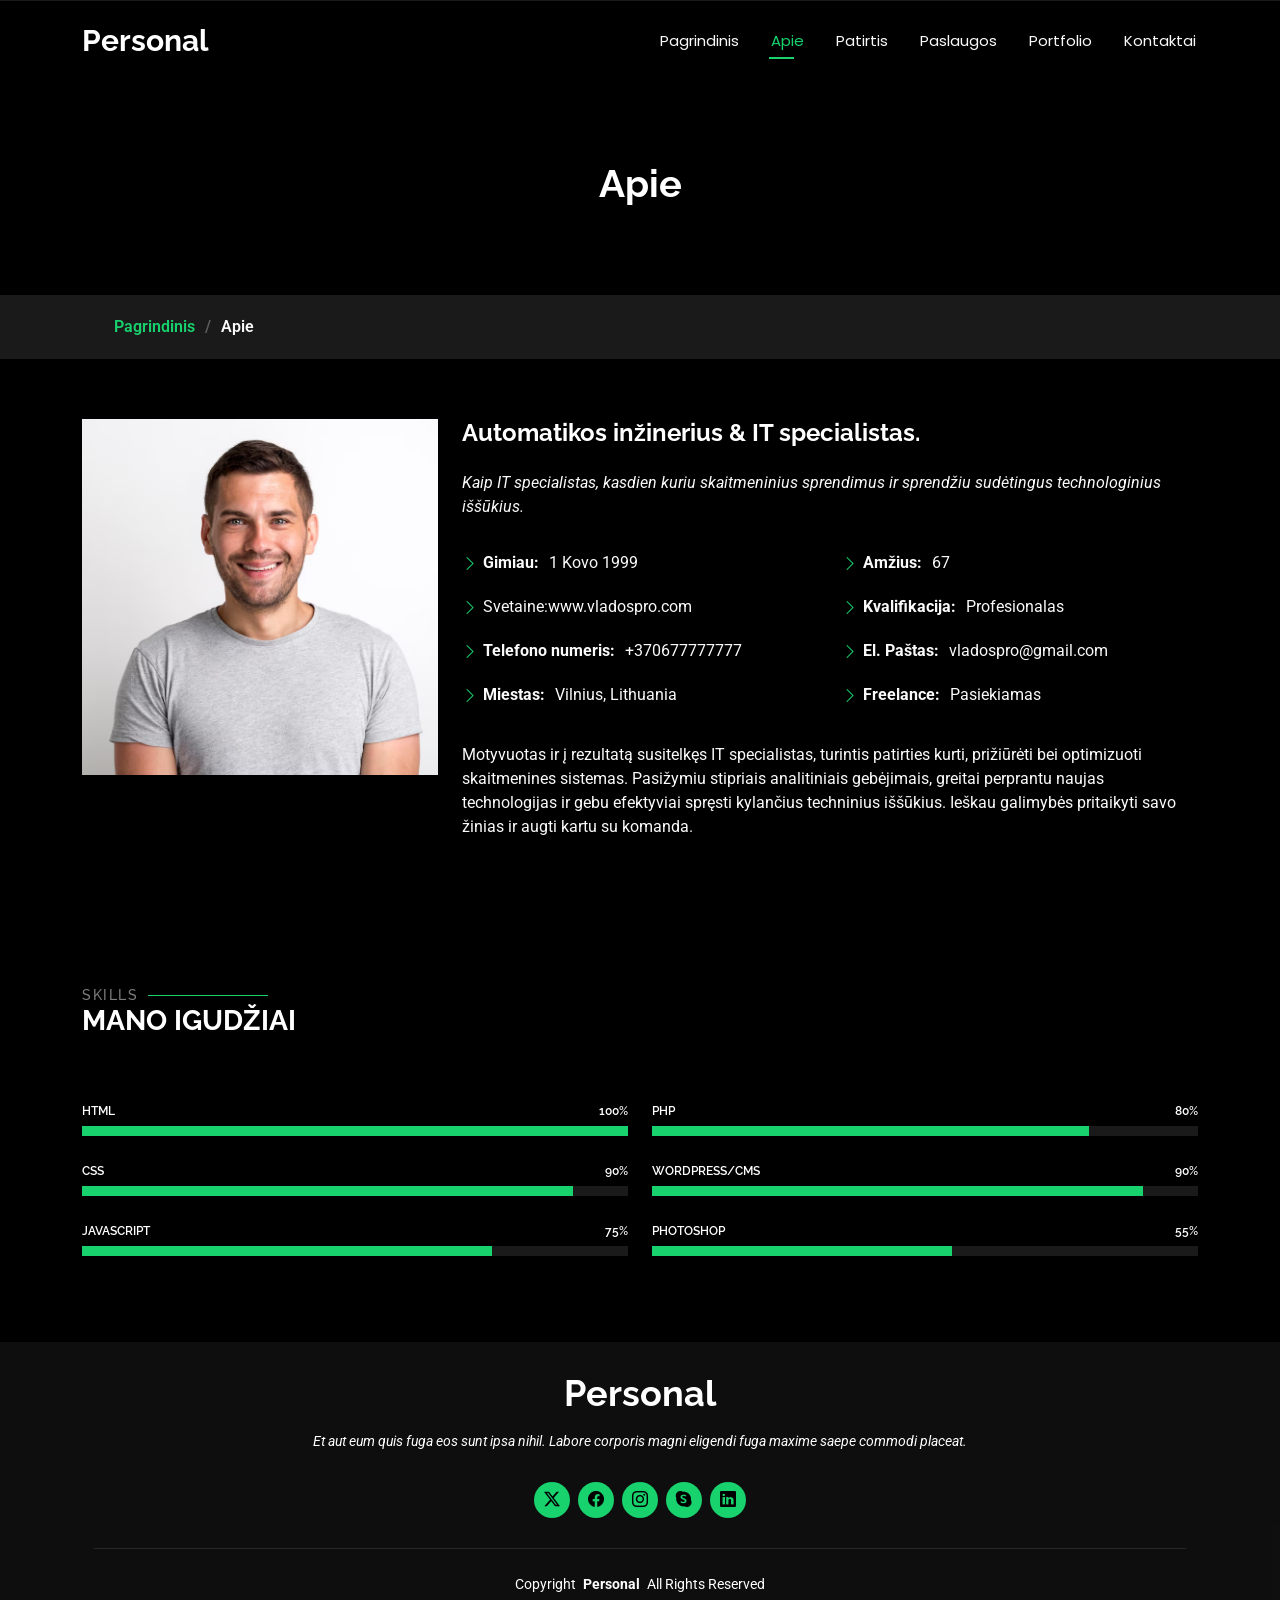
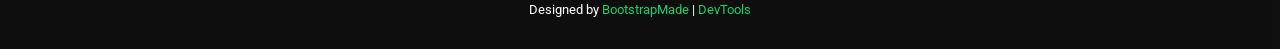
==== commit 73fab0c1: "LD8" ====
--- a/about.html
+++ b/about.html
@@ -26,6 +26,9 @@
 
   <!-- Main CSS File -->
   <link href="assets/css/main.css" rel="stylesheet">
+
+  <!-- Custom CSS File -->
+  <link href="assets/css/custom.css" rel="stylesheet">
 
   <!-- =======================================================
   * Template Name: Personal
@@ -92,7 +95,7 @@
 
         <div class="row gy-4 justify-content-center">
           <div class="col-lg-4">
-            <img src="assets/img/profile-img.jpg" class="img-fluid" alt="">
+            <img src="assets/img/person/mano foto.avif" class="img-fluid" alt="">
           </div>
           <div class="col-lg-8 content">
             <h2>Automatikos inžinerius &amp; IT specialistas.</h2>
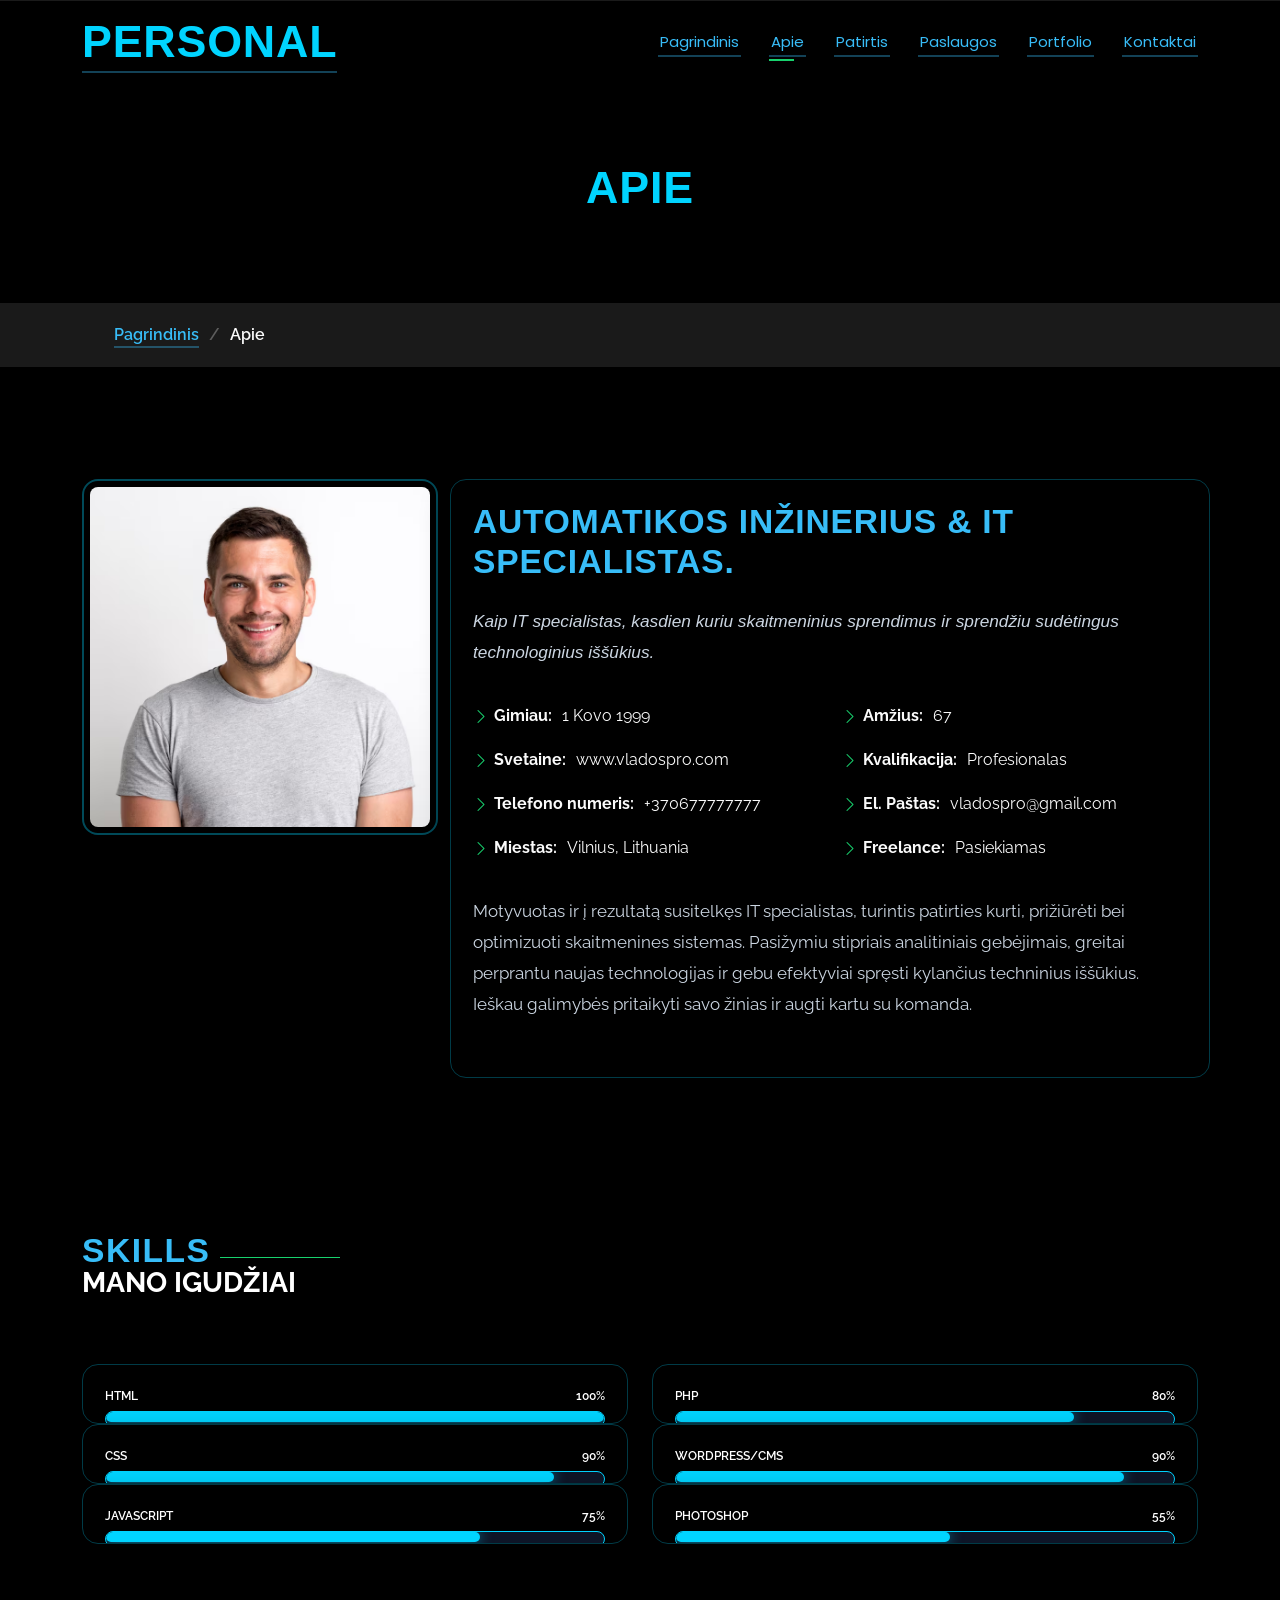
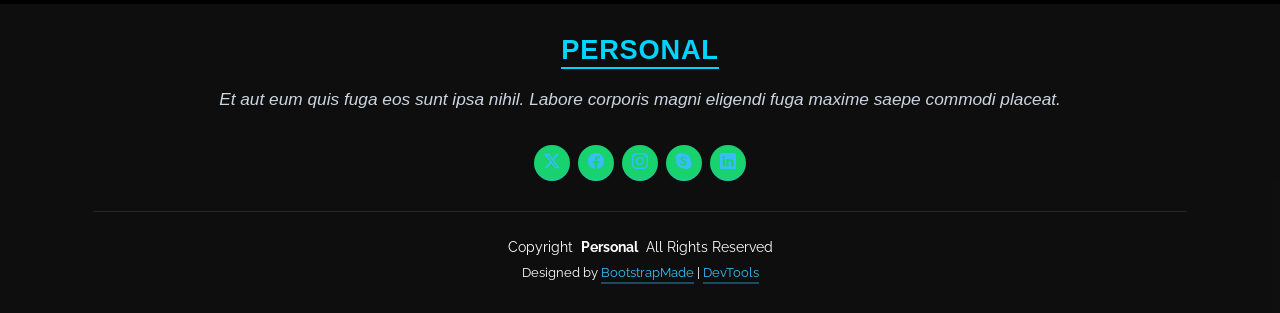
==== commit 0cbdaa5c: "LD9" ====
--- a/about.html
+++ b/about.html
@@ -106,7 +106,7 @@
               <div class="col-lg-6">
                 <ul>
                   <li><i class="bi bi-chevron-right"></i> <strong>Gimiau:</strong> <span>1 Kovo 1999</span></li>
-                  <li><i class="bi bi-chevron-right"></i> <strongS>Svetaine:</strongS> </strong> <span>www.vladospro.com</span></li>
+                  <li><i class="bi bi-chevron-right"></i> <strong>Svetaine:</strong> </strong> <span>www.vladospro.com</span></li>
                   <li><i class="bi bi-chevron-right"></i> <strong>Telefono numeris:</strong> <span>+370677777777</span></li>
                   <li><i class="bi bi-chevron-right"></i> <strong>Miestas:</strong> <span>Vilnius, Lithuania</span></li>
                 </ul>
--- a/assets/css/custom.css
+++ b/assets/css/custom.css
@@ -0,0 +1,188 @@
+
+body {
+  font-family: 'Raleway', sans-serif !important;
+  color: #e2e8f0 !important;
+}
+
+h1, h2, h3, h4, h5, h6 {
+  font-family: 'Poppins', sans-serif !important;
+  font-weight: 700 !important;
+  letter-spacing: 0.8px;
+  color: #00d4ff !important;
+  text-transform: uppercase;
+}
+
+h1 {
+  font-size: 2.8rem !important;
+  text-shadow: 2px 2px 6px rgba(0, 0, 0, 0.55) !important;
+}
+
+h2 {
+  font-size: 2.1rem !important;
+  color: #38bdf8 !important;
+}
+
+h3 {
+  font-size: 1.7rem !important;
+  color: #00d4ff !important;
+  border-bottom: 2px solid #00d4ff;
+  padding-bottom: 8px;
+  display: inline-block;
+}
+
+h4 {
+  font-size: 1.35rem !important;
+  color: #7dd3fc !important;
+}
+
+h5 {
+  font-size: 1.15rem !important;
+  color: #bae6fd !important;
+}
+
+h6 {
+  font-size: 1rem !important;
+  color: #94a3b8 !important;
+}
+
+p {
+  font-family: 'Raleway', sans-serif !important;
+  font-size: 1.08rem !important;
+  line-height: 1.8 !important;
+  color: #cbd5e1 !important;
+  margin-bottom: 1.2rem;
+}
+
+
+button,
+.btn,
+input[type="submit"],
+input[type="button"] {
+  background-color: #00d4ff !important;
+  color: #0b1120 !important;
+  font-family: 'Poppins', sans-serif !important;
+  font-weight: 700 !important;
+  padding: 12px 26px !important;
+  border: 2px solid #00d4ff !important;
+  border-radius: 999px !important;
+  letter-spacing: 0.4px;
+  cursor: pointer;
+  transition: all 0.25s ease;
+}
+
+button:hover,
+.btn:hover,
+input[type="submit"]:hover,
+input[type="button"]:hover {
+  background-color: transparent !important;
+  color: #00d4ff !important;
+  border-color: #00d4ff !important;
+  transform: translateY(-2px);
+  box-shadow: 0 8px 20px rgba(0, 212, 255, 0.3);
+}
+
+button:active,
+.btn:active,
+input[type="submit"]:active,
+input[type="button"]:active {
+  background-color: rgba(0, 212, 255, 0.18) !important;
+  color: #7ee8ff !important;
+  transform: translateY(1px) scale(0.97);
+  box-shadow: 0 3px 8px rgba(0, 0, 0, 0.35);
+}
+
+
+a:not(.btn) {
+  color: #38bdf8 !important;
+  text-decoration: none;
+  border-bottom: 2px solid rgba(56, 189, 248, 0.35);
+  padding-bottom: 2px;
+  transition: color 0.2s ease, border-color 0.2s ease;
+}
+
+a:not(.btn):hover {
+  color: #bae6fd !important;
+  border-bottom-color: #38bdf8;
+}
+
+a:not(.btn):active {
+  color: #0284c7 !important;
+  border-bottom-color: #0284c7;
+}
+
+
+#about.about,
+.about.section,
+#resume.resume,
+.resume.section,
+#portfolio.portfolio,
+.portfolio.section {
+  margin-top: 28px !important;
+  margin-bottom: 28px !important;
+  padding-top: 84px !important;
+  padding-bottom: 84px !important;
+}
+
+#about .section-title,
+#resume .section-title,
+#portfolio .section-title {
+  margin-bottom: 48px !important;
+  padding-bottom: 14px !important;
+}
+
+
+#about .content,
+#resume .resume-item,
+#portfolio .portfolio-item,
+#portfolio .portfolio-content,
+.skills .progress {
+  border: 1px solid rgba(0, 212, 255, 0.28) !important;
+  border-radius: 16px !important;
+  box-shadow: 0 12px 28px rgba(0, 0, 0, 0.38) !important;
+  padding: 22px !important;
+}
+
+#about img,
+#portfolio .portfolio-item img {
+  border: 2px solid rgba(0, 212, 255, 0.35) !important;
+  border-radius: 16px !important;
+  box-shadow: 0 10px 24px rgba(0, 0, 0, 0.4) !important;
+  padding: 6px !important;
+}
+
+#about .content:hover,
+#resume .resume-item:hover,
+#portfolio .portfolio-item:hover,
+#portfolio .portfolio-content:hover {
+  border-color: rgba(0, 212, 255, 0.75) !important;
+  box-shadow: 0 14px 32px rgba(0, 212, 255, 0.16) !important;
+  transition: all 0.25s ease;
+}
+
+
+#scroll-top {
+  background-color: #00d4ff !important;
+  border: 2px solid #7dd3fc !important;
+  border-radius: 14px !important;
+  box-shadow: 0 8px 22px rgba(0, 212, 255, 0.35) !important;
+  width: 46px !important;
+  height: 46px !important;
+}
+
+
+section#skills .progress-bar-wrap,
+.skills .progress .progress-bar-wrap {
+  background-color: rgba(15, 23, 42, 0.95) !important;
+  height: 16px !important;
+  border-radius: 999px !important;
+  border: 1px solid #00d4ff !important;
+  overflow: hidden !important;
+}
+
+section#skills .progress-bar,
+.skills .progress .progress-bar {
+  background: #00d4ff !important;
+  background-color: #00d4ff !important;
+  border-radius: 999px !important;
+  box-shadow: 0 0 14px rgba(0, 212, 255, 0.65) !important;
+}
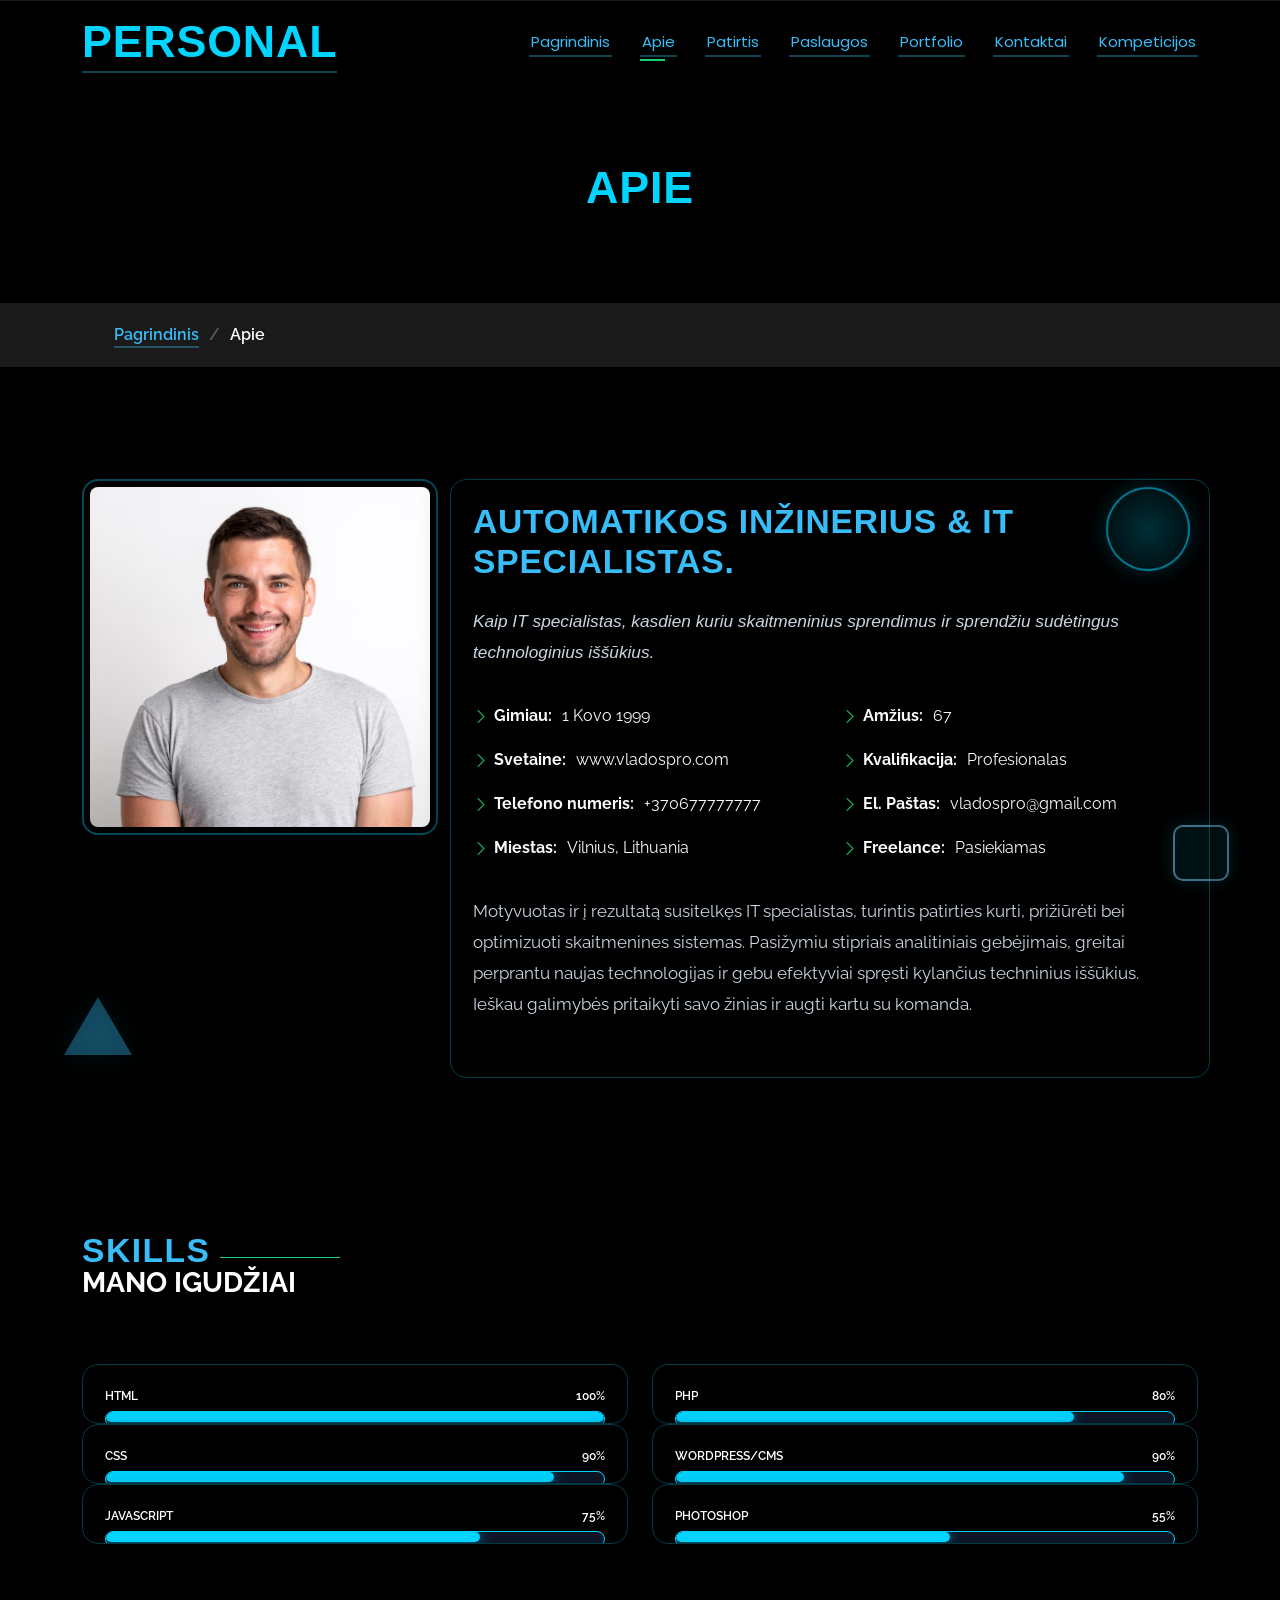
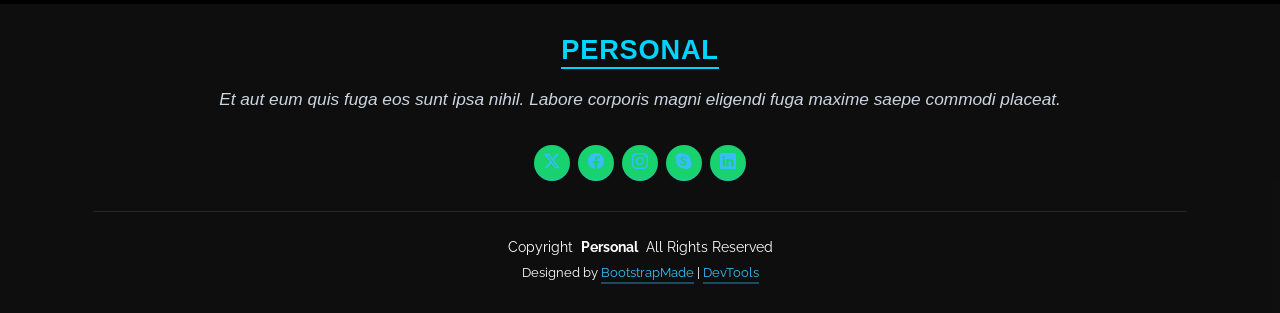
==== commit 78fa24b2: "LD10" ====
--- a/about.html
+++ b/about.html
@@ -31,11 +31,11 @@
   <link href="assets/css/custom.css" rel="stylesheet">
 
   <!-- =======================================================
-  * Template Name: Personal
-  * Template URL: https://bootstrapmade.com/personal-free-resume-bootstrap-template/
-  * Updated: Mar 05 2025 with Bootstrap v5.3.3
-  * Author: BootstrapMade.com
-  * License: https://bootstrapmade.com/license/
+- Template Name: Personal
+- Template URL: https://bootstrapmade.com/personal-free-resume-bootstrap-template/
+- Updated: Mar 05 2025 with Bootstrap v5.3.3
+- Author: BootstrapMade.com
+- License: https://bootstrapmade.com/license/
   ======================================================== -->
 </head>
 
@@ -58,6 +58,7 @@
           <li><a href="services.html">Paslaugos</a></li>
           <li><a href="portfolio.html">Portfolio</a></li>
           <li><a href="contact.html">Kontaktai</a></li>
+          <li><a href="kanban.html">Kompeticijos</a></li>
         </ul>
         <i class="mobile-nav-toggle d-xl-none bi bi-list"></i>
       </nav>
@@ -91,6 +92,13 @@
     <!-- About Section -->
     <section id="about" class="about section">
 
+      <!-- Animuotos CSS figūros „Apie“ skiltyje -->
+      <div class="about-css-shapes" aria-hidden="true">
+        <span class="css-shape shape-circle"></span>
+        <span class="css-shape shape-triangle"></span>
+        <span class="css-shape shape-square"></span>
+      </div>
+
       <div class="container" data-aos="fade-up" data-aos-delay="100">
 
         <div class="row gy-4 justify-content-center">
@@ -98,7 +106,7 @@
             <img src="assets/img/person/mano foto.avif" class="img-fluid" alt="">
           </div>
           <div class="col-lg-8 content">
-            <h2>Automatikos inžinerius &amp; IT specialistas.</h2>
+            <h2>Automatikos inžinerius & IT specialistas.</h2>
             <p class="fst-italic py-3">
               Kaip IT specialistas, kasdien kuriu skaitmeninius sprendimus ir sprendžiu sudėtingus technologinius iššūkius.
             </p>
@@ -106,7 +114,7 @@
               <div class="col-lg-6">
                 <ul>
                   <li><i class="bi bi-chevron-right"></i> <strong>Gimiau:</strong> <span>1 Kovo 1999</span></li>
-                  <li><i class="bi bi-chevron-right"></i> <strong>Svetaine:</strong> </strong> <span>www.vladospro.com</span></li>
+                  <li><i class="bi bi-chevron-right"></i> <strong>Svetaine:</strong> <span>www.vladospro.com</span></li>
                   <li><i class="bi bi-chevron-right"></i> <strong>Telefono numeris:</strong> <span>+370677777777</span></li>
                   <li><i class="bi bi-chevron-right"></i> <strong>Miestas:</strong> <span>Vilnius, Lithuania</span></li>
                 </ul>
@@ -198,7 +206,6 @@
       </div>
 
     </section><!-- /Skills Section -->
-
   </main>
 
   <footer id="footer" class="footer dark-background">
--- a/assets/css/custom.css
+++ b/assets/css/custom.css
@@ -1,4 +1,3 @@
-
 body {
   font-family: 'Raleway', sans-serif !important;
   color: #e2e8f0 !important;
@@ -52,7 +51,6 @@
   color: #cbd5e1 !important;
   margin-bottom: 1.2rem;
 }
-
 
 button,
 .btn,
@@ -91,7 +89,6 @@
   box-shadow: 0 3px 8px rgba(0, 0, 0, 0.35);
 }
 
-
 a:not(.btn) {
   color: #38bdf8 !important;
   text-decoration: none;
@@ -109,7 +106,6 @@
   color: #0284c7 !important;
   border-bottom-color: #0284c7;
 }
-
 
 #about.about,
 .about.section,
@@ -130,7 +126,6 @@
   padding-bottom: 14px !important;
 }
 
-
 #about .content,
 #resume .resume-item,
 #portfolio .portfolio-item,
@@ -159,7 +154,6 @@
   transition: all 0.25s ease;
 }
 
-
 #scroll-top {
   background-color: #00d4ff !important;
   border: 2px solid #7dd3fc !important;
@@ -169,7 +163,6 @@
   height: 46px !important;
 }
 
-
 section#skills .progress-bar-wrap,
 .skills .progress .progress-bar-wrap {
   background-color: rgba(15, 23, 42, 0.95) !important;
@@ -185,4 +178,411 @@
   background-color: #00d4ff !important;
   border-radius: 999px !important;
   box-shadow: 0 0 14px rgba(0, 212, 255, 0.65) !important;
+}
+
+/* ==========================================================================
+   Skill Kanban, XP progreso juosta ir įgūdžių statistika
+   ========================================================================== */
+
+.kanban-stats-bar {
+  display: grid;
+  grid-template-columns: repeat(3, minmax(0, 1fr));
+  gap: 16px;
+  background: rgba(15, 23, 42, 0.75);
+  border: 1px solid rgba(56, 189, 248, 0.35);
+  border-radius: 14px;
+  padding: 18px 20px;
+  box-shadow: 0 10px 25px rgba(0, 212, 255, 0.08);
+}
+
+.kanban-stat-box {
+  background: rgba(2, 6, 23, 0.65);
+  border: 1px solid rgba(0, 212, 255, 0.2);
+  border-radius: 10px;
+  padding: 14px 16px;
+  display: flex;
+  flex-direction: column;
+  gap: 6px;
+  transition: transform 0.25s ease, border-color 0.25s ease, box-shadow 0.25s ease;
+}
+
+.kanban-stat-box:hover {
+  transform: translateY(-3px);
+  border-color: #00d4ff;
+  box-shadow: 0 8px 20px rgba(0, 212, 255, 0.16);
+}
+
+.kanban-stat-box .stat-label {
+  font-size: 0.85rem;
+  color: #94a3b8;
+  letter-spacing: 0.02em;
+}
+
+.kanban-stat-box .stat-value {
+  font-size: 1.25rem;
+  font-weight: 700;
+  color: #38bdf8;
+}
+
+.kanban-page .xp-progress-panel {
+  display: flex;
+  flex-direction: column;
+  gap: 10px;
+  background: rgba(15, 23, 42, 0.75);
+  border: 1px solid rgba(56, 189, 248, 0.35);
+  border-radius: 14px;
+  padding: 18px 20px;
+  box-shadow: 0 10px 25px rgba(0, 212, 255, 0.08);
+}
+
+.kanban-page .xp-progress-header,
+.kanban-page .xp-progress-footer {
+  display: flex;
+  flex-wrap: wrap;
+  justify-content: space-between;
+  align-items: center;
+  gap: 8px;
+}
+
+.kanban-page .xp-progress-title {
+  font-family: 'Poppins', sans-serif;
+  font-weight: 600;
+  font-size: 0.95rem;
+  color: #e2e8f0;
+}
+
+.kanban-page .xp-progress-meta {
+  font-size: 0.92rem;
+  color: #7dd3fc;
+}
+
+.kanban-page .xp-progress-track {
+  width: 100%;
+  height: 16px;
+  background-color: rgba(2, 6, 23, 0.9);
+  border: 1px solid rgba(0, 212, 255, 0.35);
+  border-radius: 999px;
+  overflow: hidden;
+}
+
+.kanban-page .xp-progress-fill {
+  height: 100%;
+  border-radius: 999px;
+  background: linear-gradient(90deg, #0284c7, #00d4ff);
+  box-shadow: 0 0 14px rgba(0, 212, 255, 0.55);
+  transition: width 0.45s ease;
+}
+
+.kanban-page .xp-progress-footer {
+  font-size: 0.85rem;
+  color: #94a3b8;
+}
+
+.kanban-page .skills-progress-stats {
+  display: grid;
+  grid-template-columns: repeat(3, minmax(0, 1fr));
+  gap: 16px;
+}
+
+.kanban-page .skill-stat-card {
+  display: flex;
+  flex-direction: column;
+  align-items: center;
+  justify-content: center;
+  text-align: center;
+  background: rgba(2, 6, 23, 0.65);
+  border: 1px solid rgba(0, 212, 255, 0.25);
+  border-bottom: 3px solid #00d4ff;
+  border-radius: 12px;
+  padding: 18px 16px;
+  box-shadow: 0 8px 20px rgba(0, 0, 0, 0.25);
+  transition: transform 0.25s ease, border-color 0.25s ease, box-shadow 0.25s ease;
+}
+
+.kanban-page .skill-stat-card:hover {
+  transform: translateY(-3px);
+  border-color: #00d4ff;
+  box-shadow: 0 10px 24px rgba(0, 212, 255, 0.16);
+}
+
+.kanban-page .skill-stat-number {
+  font-family: 'Poppins', sans-serif;
+  font-size: 1.85rem;
+  font-weight: 700;
+  line-height: 1.15;
+  color: #00d4ff;
+}
+
+.kanban-page .skill-stat-caption {
+  margin-top: 6px;
+  font-size: 0.88rem;
+  color: #cbd5e1;
+}
+
+.kanban-page .kanban-column {
+  display: flex;
+  flex-direction: column;
+  gap: 14px;
+  height: 100%;
+  background: rgba(15, 23, 42, 0.75);
+  border: 1px solid rgba(56, 189, 248, 0.25);
+  border-radius: 14px;
+  padding: 18px;
+}
+
+.kanban-page .kanban-column-header {
+  display: flex;
+  justify-content: space-between;
+  align-items: center;
+  padding-bottom: 10px;
+  border-bottom: 1px solid rgba(56, 189, 248, 0.2);
+}
+
+.kanban-page .kanban-column-header h3 {
+  margin: 0;
+  padding-bottom: 0;
+  border-bottom: none;
+  font-size: 1.15rem !important;
+  text-transform: none;
+}
+
+.kanban-page .kanban-count {
+  display: inline-flex;
+  align-items: center;
+  justify-content: center;
+  min-width: 28px;
+  height: 28px;
+  padding: 0 8px;
+  border-radius: 999px;
+  font-size: 0.85rem;
+  font-weight: 700;
+  background: rgba(0, 212, 255, 0.15);
+  color: #7dd3fc;
+  border: 1px solid rgba(0, 212, 255, 0.35);
+}
+
+.kanban-page .skill-card {
+  display: flex;
+  flex-direction: column;
+  gap: 6px;
+  background: rgba(2, 6, 23, 0.7);
+  border: 1px solid rgba(56, 189, 248, 0.2);
+  border-radius: 10px;
+  padding: 14px 16px;
+  transition: border-color 0.2s ease, transform 0.2s ease;
+}
+
+.kanban-page .skill-card:hover {
+  border-color: rgba(0, 212, 255, 0.65);
+  transform: translateY(-2px);
+}
+
+.kanban-page .skill-card-top {
+  display: flex;
+  justify-content: space-between;
+  align-items: center;
+  gap: 10px;
+}
+
+.kanban-page .skill-title {
+  margin: 0;
+  font-size: 1rem !important;
+  text-transform: none;
+}
+
+.kanban-page .skill-xp {
+  white-space: nowrap;
+  font-size: 0.82rem;
+  font-weight: 700;
+  padding: 3px 10px;
+  border-radius: 999px;
+  background: rgba(0, 212, 255, 0.14);
+  color: #00d4ff;
+  border: 1px solid rgba(0, 212, 255, 0.35);
+}
+
+.kanban-page .skill-status {
+  margin: 0 !important;
+  font-size: 0.88rem !important;
+  line-height: 1.4 !important;
+  color: #94a3b8 !important;
+}
+
+.kanban-page .kanban-planned {
+  border-top: 3px solid #94a3b8;
+}
+
+.kanban-page .kanban-learning {
+  border-top: 3px solid #f59e0b;
+}
+
+.kanban-page .kanban-done {
+  border-top: 3px solid #10b981;
+}
+
+@media (max-width: 768px) {
+  .kanban-stats-bar,
+  .kanban-page .skills-progress-stats {
+    grid-template-columns: 1fr;
+  }
+}
+
+#services.services.services-animated-bg {
+  position: relative;
+  overflow: hidden;
+  background: linear-gradient(-45deg, #020617, #0c2d48, #0e4a6e, #0f172a, #0369a1);
+  background-size: 400% 400%;
+  animation: servicesGradientShift 14s ease infinite;
+}
+
+@keyframes servicesGradientShift {
+  0% {
+    background-position: 0% 50%;
+  }
+  50% {
+    background-position: 100% 50%;
+  }
+  100% {
+    background-position: 0% 50%;
+  }
+}
+
+.services-page #services .bg-dark {
+  background-color: rgba(15, 23, 42, 0.78) !important;
+  backdrop-filter: blur(6px);
+  border-color: rgba(0, 212, 255, 0.3) !important;
+}
+
+.services-page #services .table-dark {
+  --bs-table-bg: rgba(15, 23, 42, 0.82);
+  --bs-table-striped-bg: rgba(2, 6, 23, 0.72);
+  --bs-table-border-color: rgba(56, 189, 248, 0.28);
+}
+
+#about.about {
+  position: relative;
+  overflow: hidden;
+}
+
+#about.about > .container {
+  position: relative;
+  z-index: 1;
+}
+
+.about-css-shapes {
+  position: absolute;
+  inset: 0;
+  pointer-events: none;
+  z-index: 0;
+  overflow: hidden;
+}
+
+.about-css-shapes .css-shape {
+  position: absolute;
+  display: block;
+  will-change: transform;
+}
+
+.about-css-shapes .shape-circle {
+  top: 12%;
+  right: 7%;
+  width: 84px;
+  height: 84px;
+  border-radius: 50%;
+  border: 2px solid rgba(0, 212, 255, 0.55);
+  background: radial-gradient(circle, rgba(0, 212, 255, 0.22), rgba(0, 212, 255, 0.03));
+  box-shadow: 0 0 22px rgba(0, 212, 255, 0.2);
+  animation: aboutShapeScale 5.5s ease-in-out infinite;
+}
+
+.about-css-shapes .shape-triangle {
+  bottom: 14%;
+  left: 5%;
+  width: 0;
+  height: 0;
+  border-left: 34px solid transparent;
+  border-right: 34px solid transparent;
+  border-bottom: 58px solid rgba(56, 189, 248, 0.35);
+  filter: drop-shadow(0 0 12px rgba(0, 212, 255, 0.25));
+  animation: aboutShapeFloat 8s ease-in-out infinite;
+}
+
+.about-css-shapes .shape-square {
+  top: 56%;
+  right: 4%;
+  width: 56px;
+  height: 56px;
+  border-radius: 10px;
+  border: 2px solid rgba(125, 211, 252, 0.5);
+  background: rgba(0, 212, 255, 0.08);
+  box-shadow: 0 0 18px rgba(0, 212, 255, 0.16);
+  animation: aboutShapeRotate 14s linear infinite;
+}
+
+@keyframes aboutShapeScale {
+  0%, 100% {
+    transform: scale(0.85);
+    opacity: 0.65;
+  }
+  50% {
+    transform: scale(1.25);
+    opacity: 1;
+  }
+}
+
+@keyframes aboutShapeFloat {
+  0%, 100% {
+    transform: translate(0px, 0px) rotate(0deg);
+  }
+  33% {
+    transform: translate(18px, -16px) rotate(8deg);
+  }
+  66% {
+    transform: translate(-10px, -24px) rotate(-6deg);
+  }
+}
+
+@keyframes aboutShapeRotate {
+  0% {
+    transform: rotate(0deg);
+  }
+  100% {
+    transform: rotate(360deg);
+  }
+}
+
+@media (max-width: 768px) {
+  .about-css-shapes .shape-circle {
+    width: 58px;
+    height: 58px;
+    top: 8%;
+    right: 4%;
+  }
+
+  .about-css-shapes .shape-triangle {
+    border-left-width: 24px;
+    border-right-width: 24px;
+    border-bottom-width: 42px;
+    bottom: 8%;
+    left: 4%;
+  }
+
+  .about-css-shapes .shape-square {
+    width: 40px;
+    height: 40px;
+    top: auto;
+    bottom: 10%;
+    right: 5%;
+  }
+}
+
+@media (prefers-reduced-motion: reduce) {
+  #services.services.services-animated-bg {
+    animation: none;
+    background-size: 100% 100%;
+  }
+
+  .about-css-shapes .css-shape {
+    animation: none;
+  }
 }
